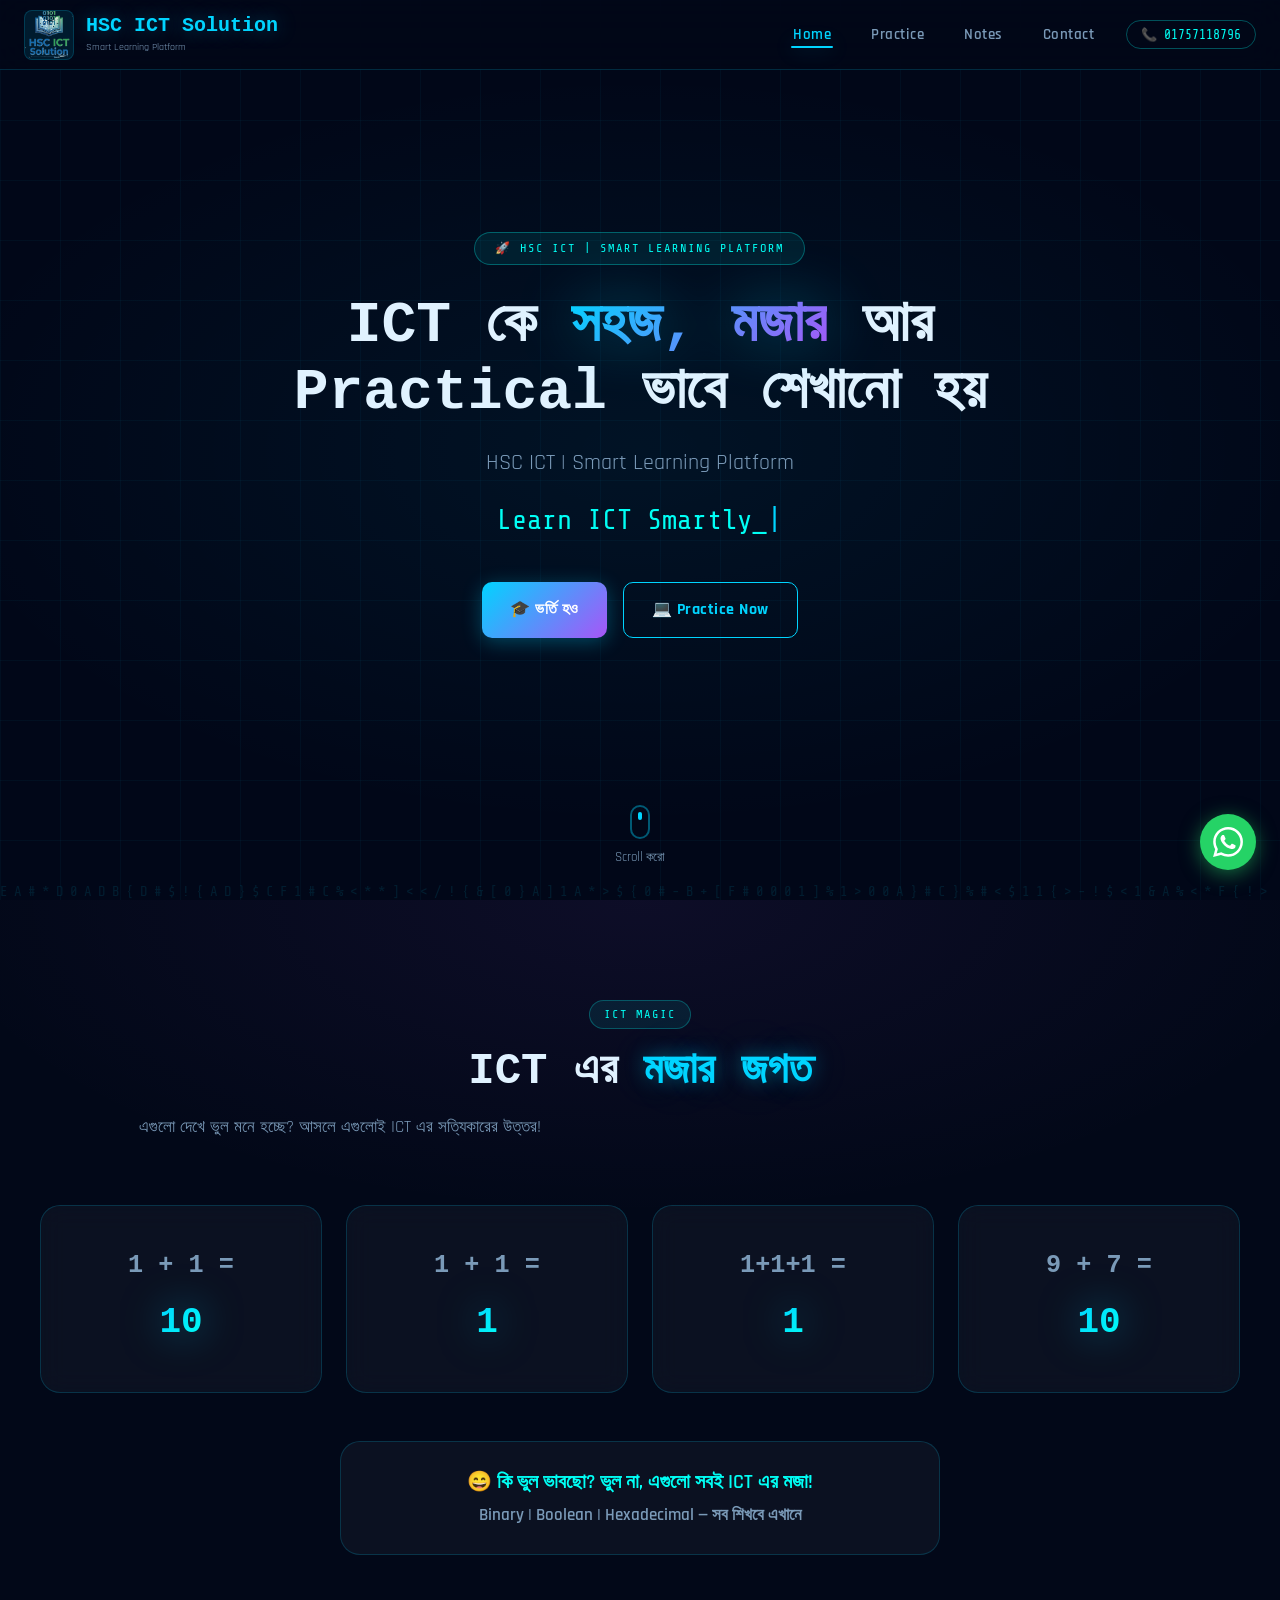
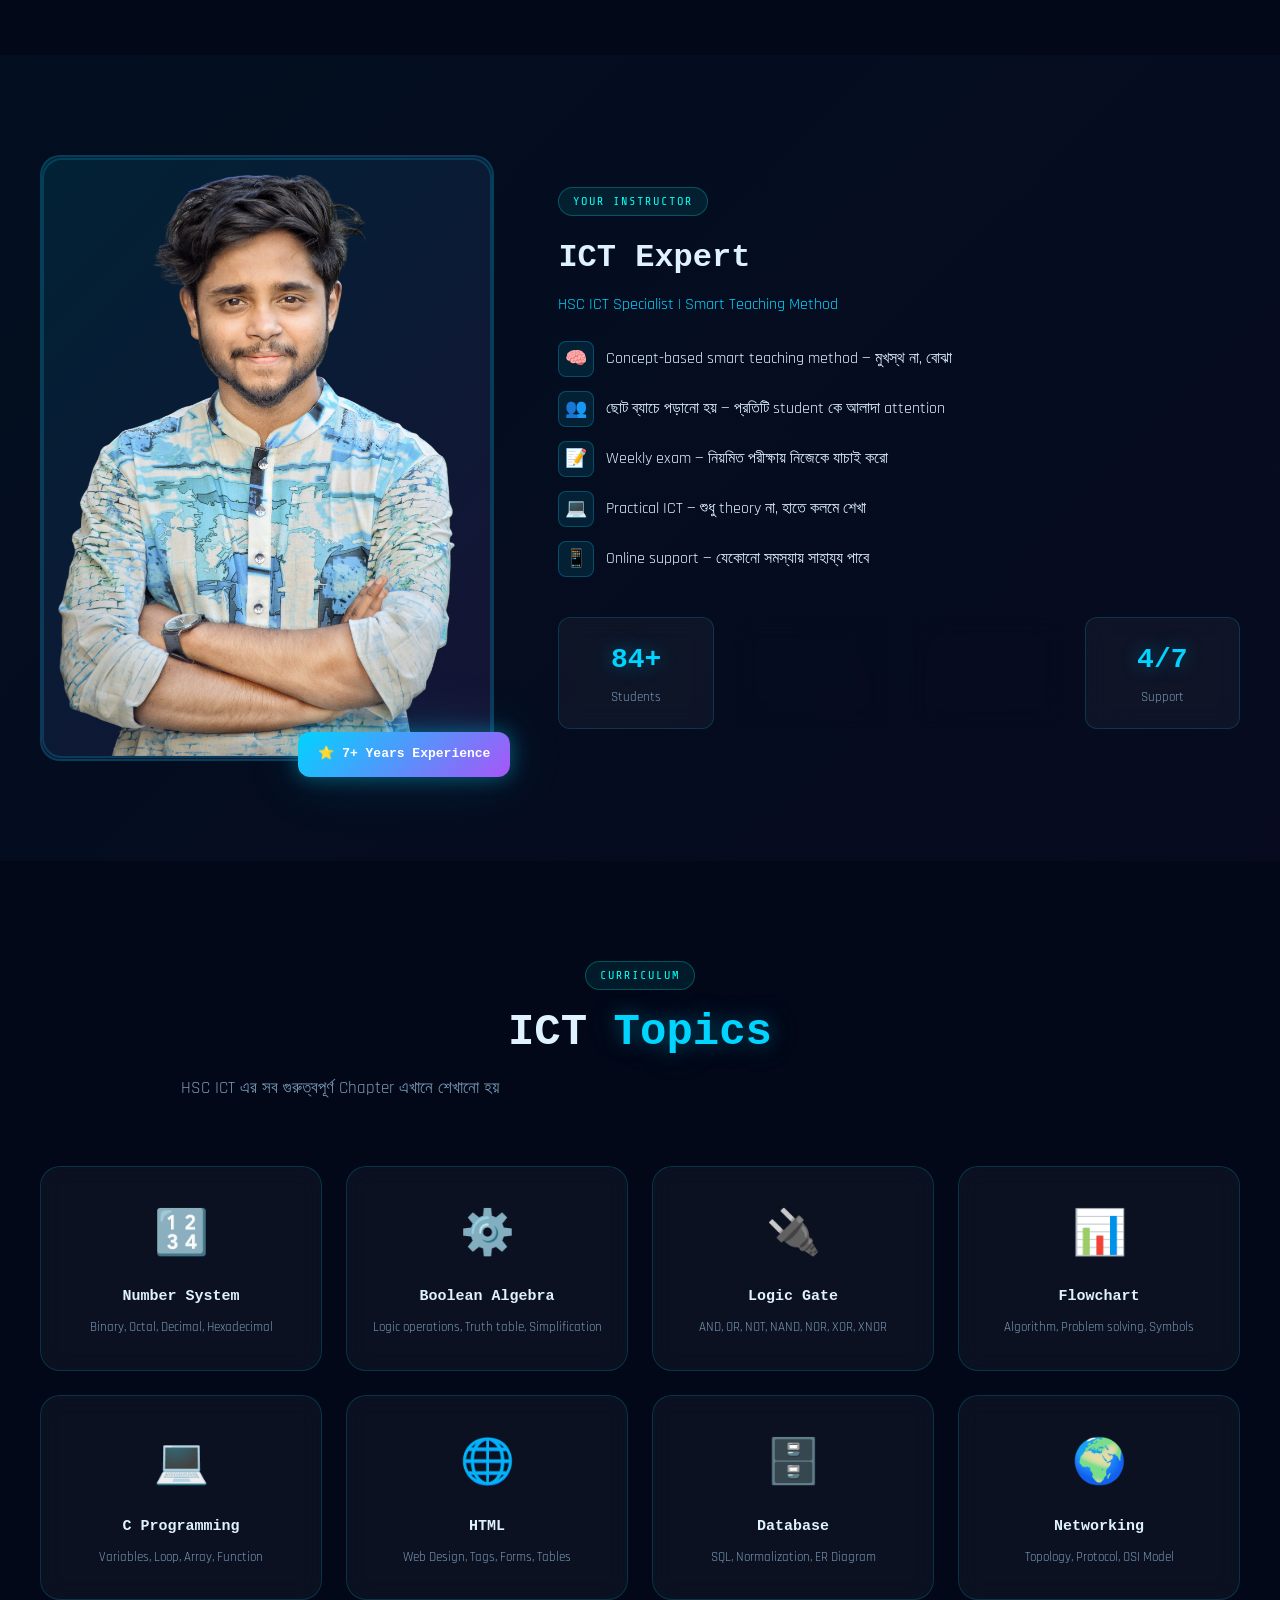
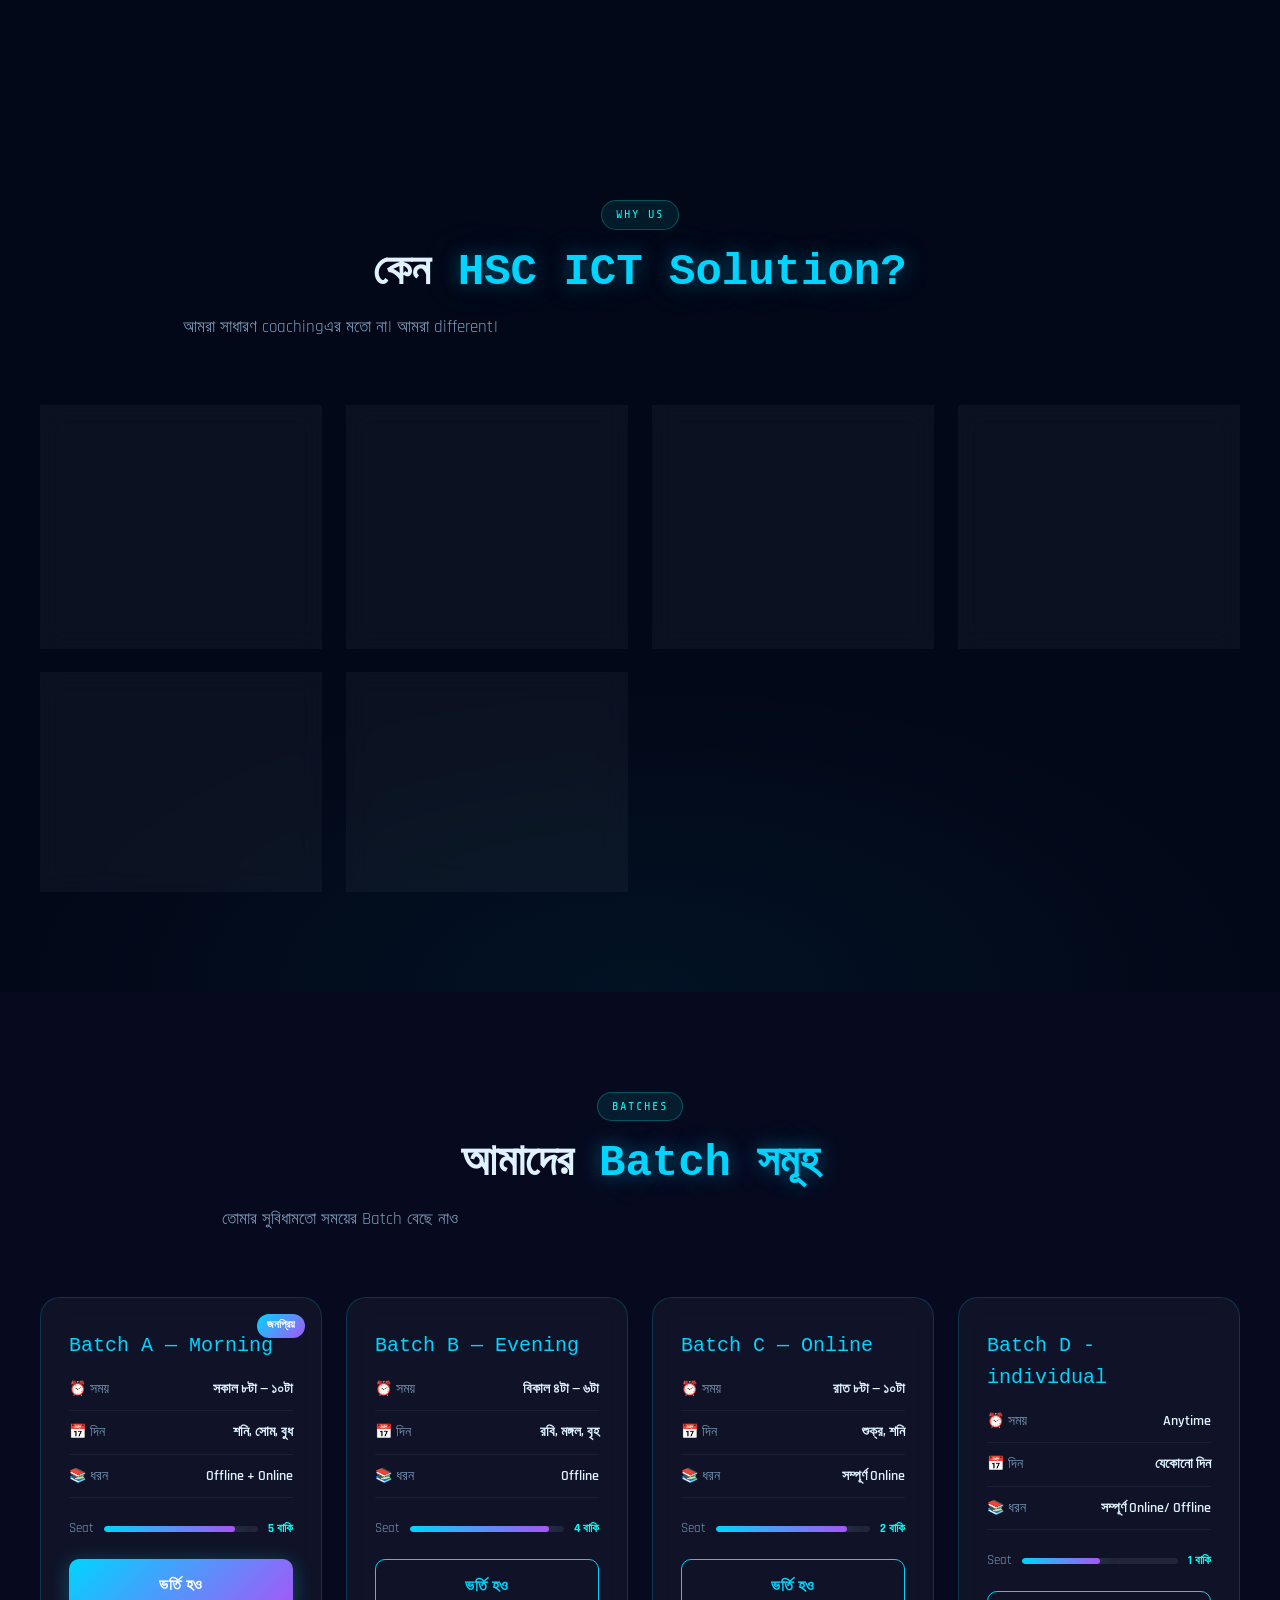
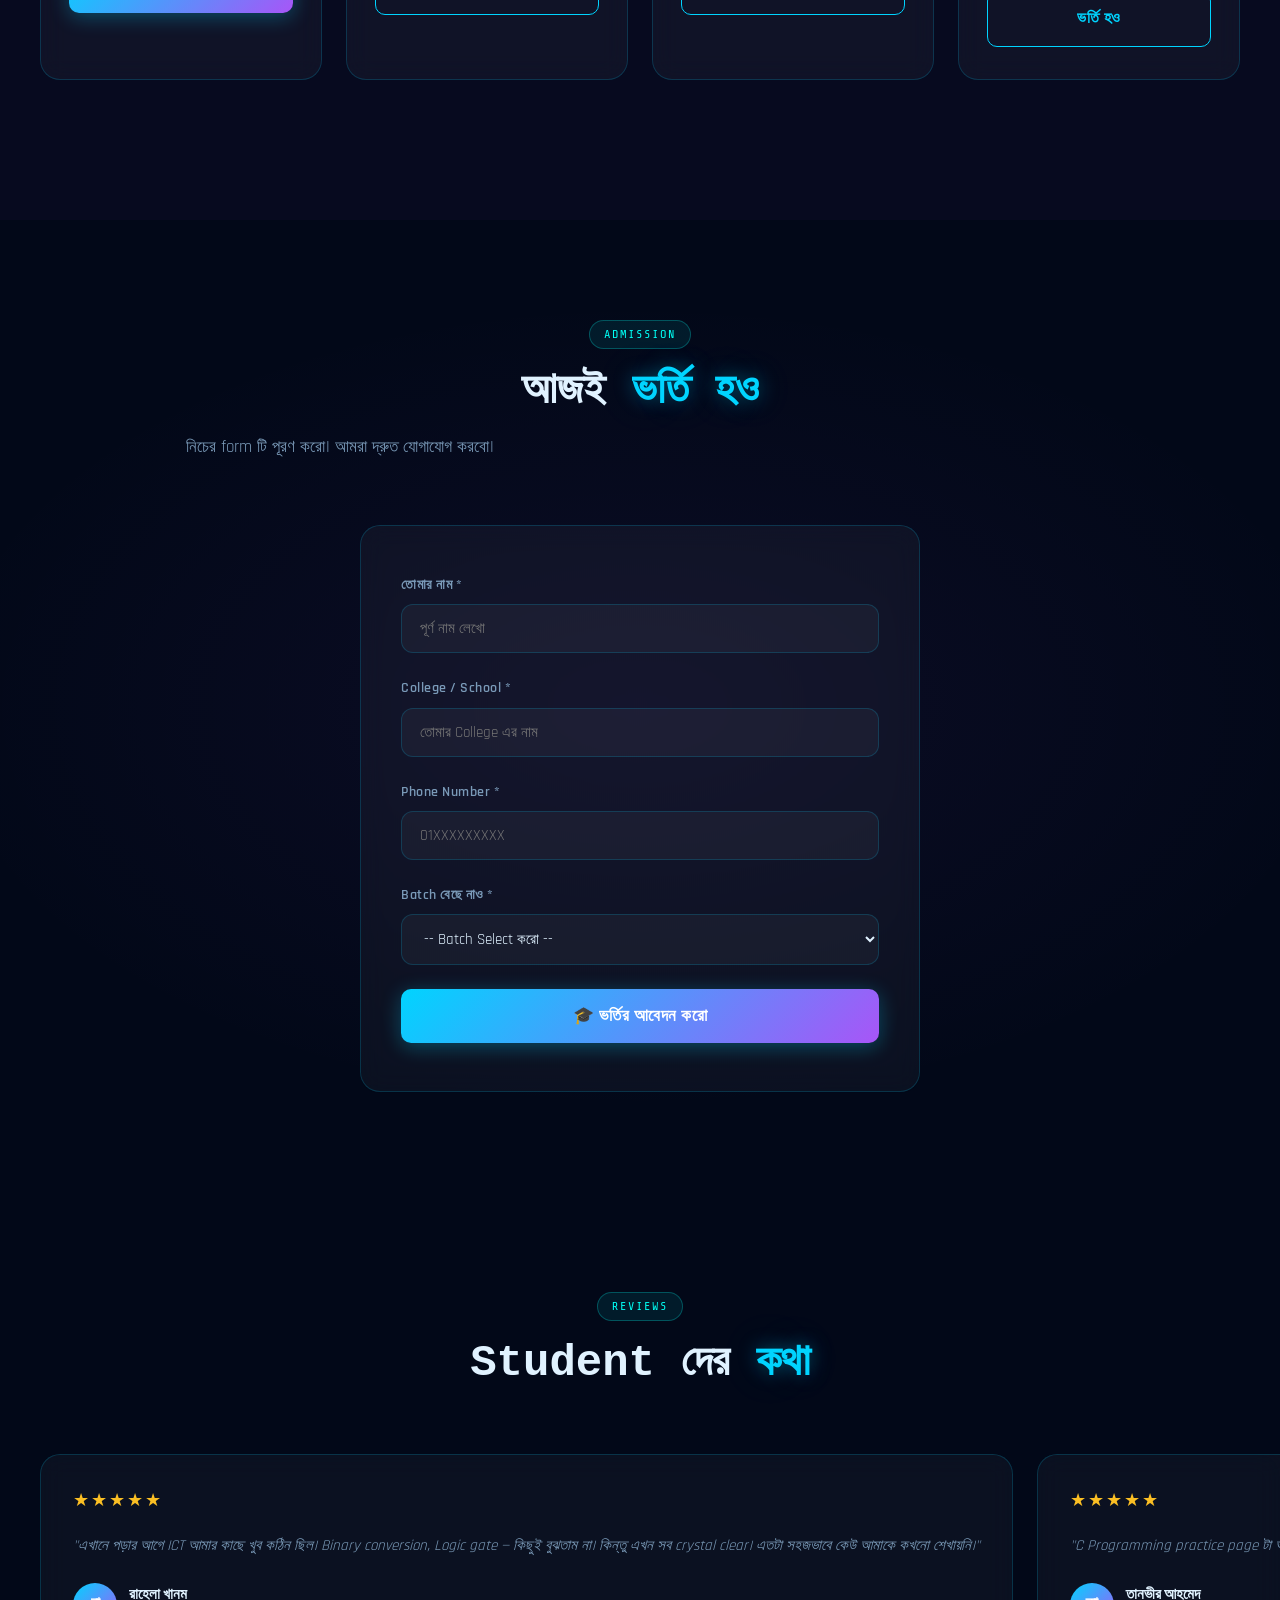
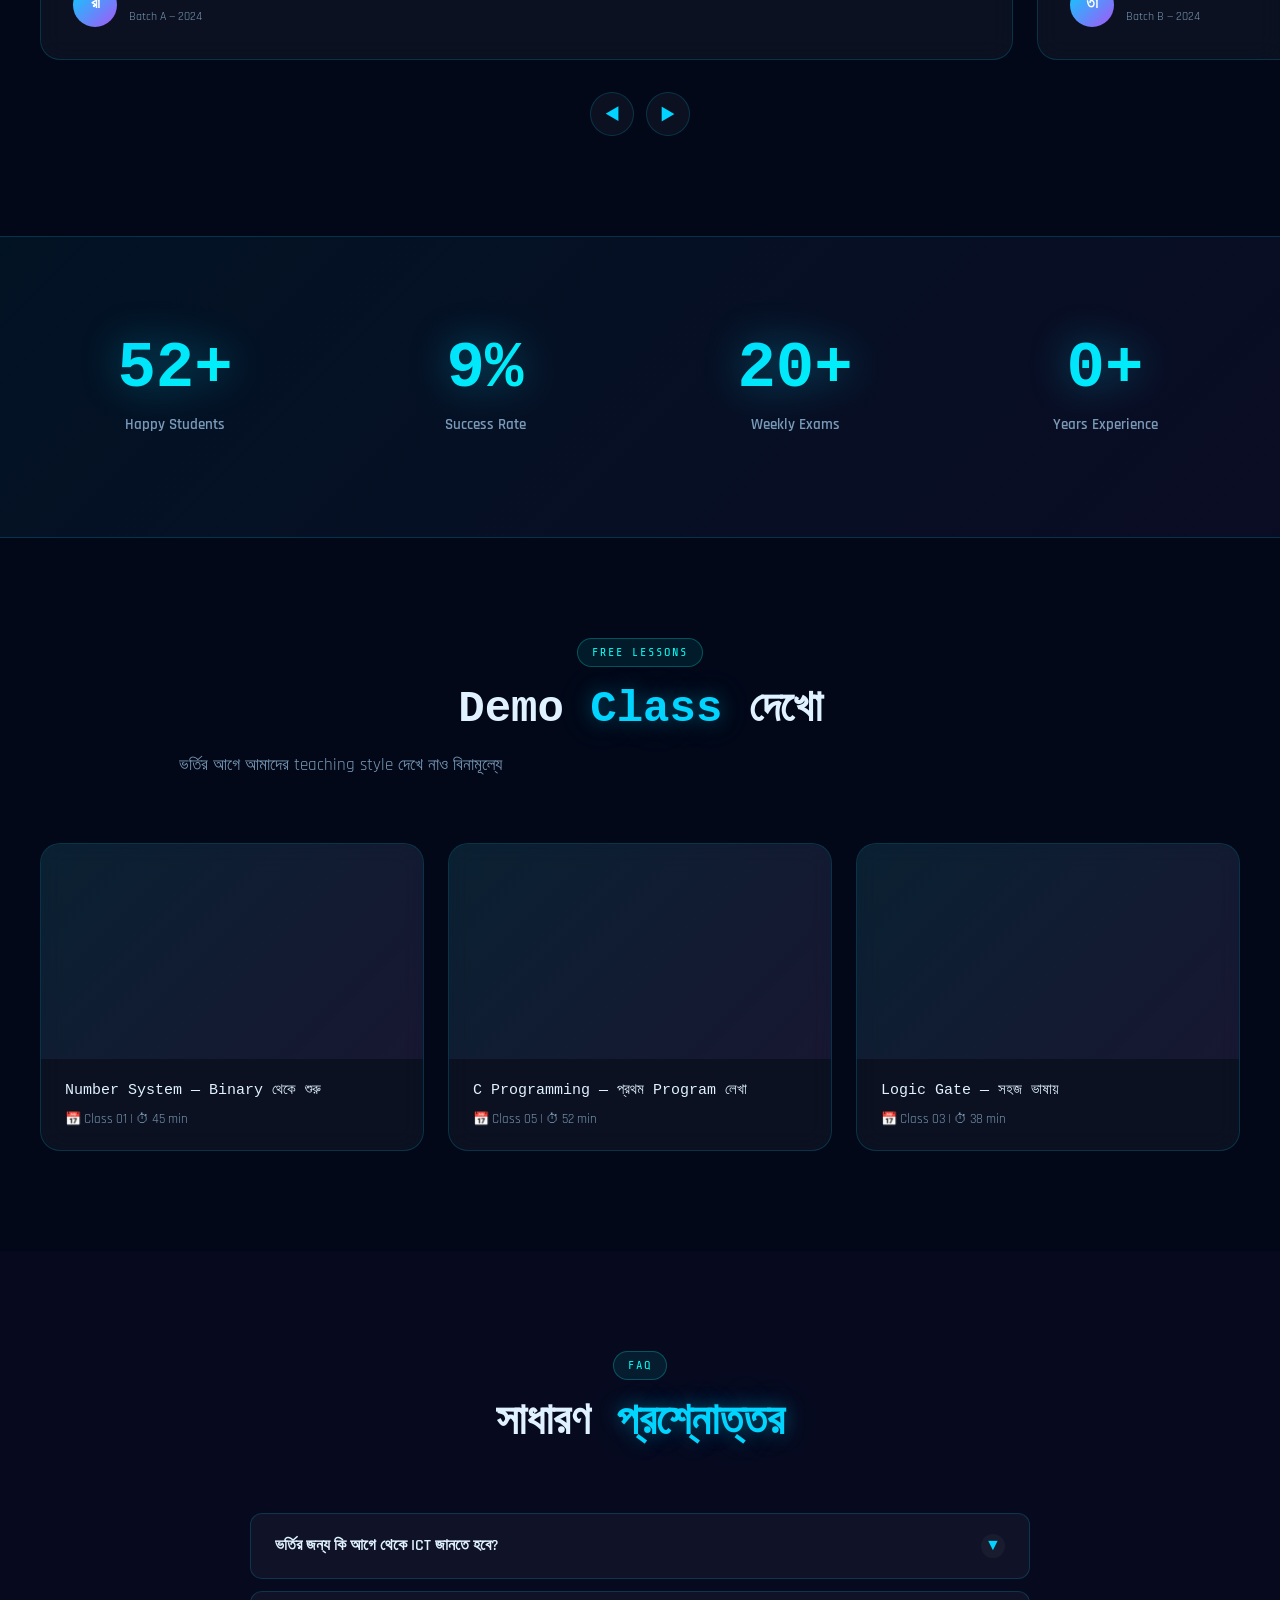
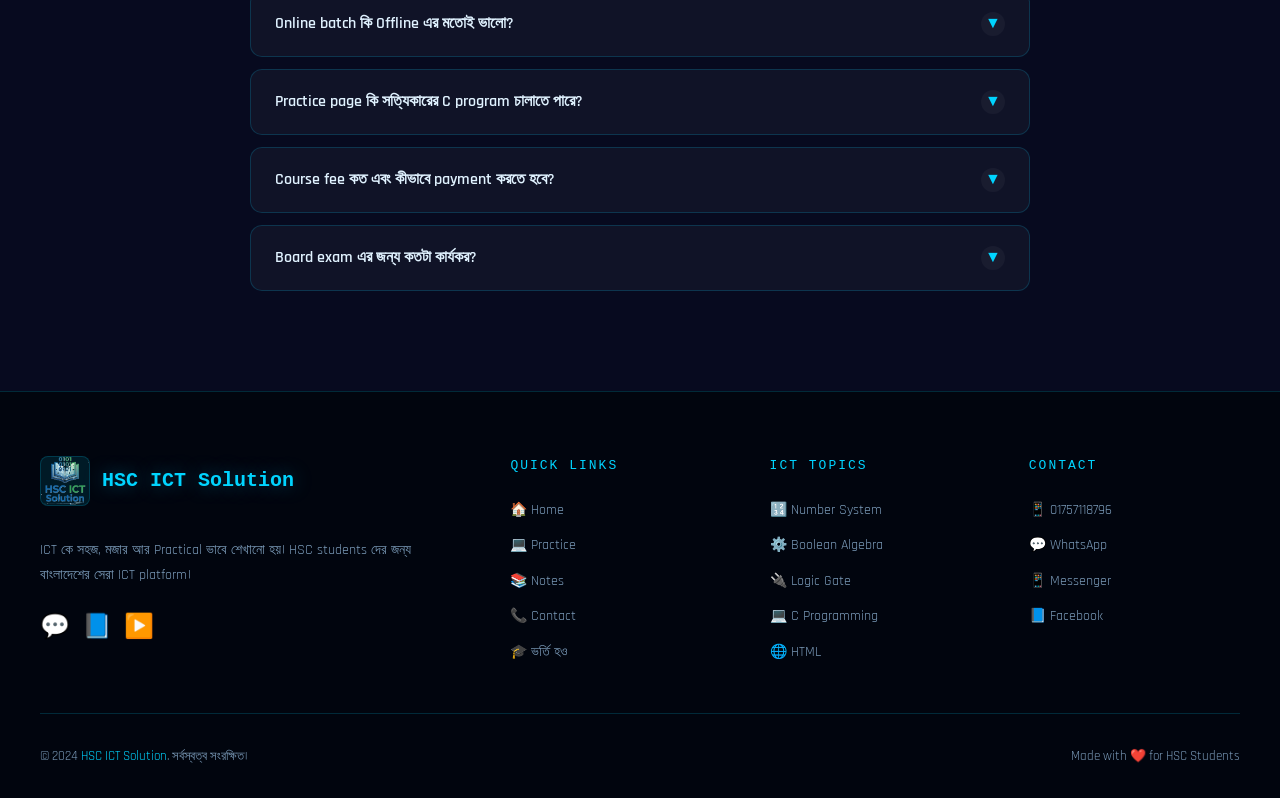
==== index.html @ f1d6775a "main file  upload" ====
<!DOCTYPE html>
<html lang="bn">
<head>
  <meta charset="UTF-8">
  <meta name="viewport" content="width=device-width, initial-scale=1.0">
  <title>HSC ICT Solution — Smart ICT Learning Platform</title>
  <meta name="description" content="HSC ICT শেখার সবচেয়ে আধুনিক platform। Number System, C Programming, Logic Gate সহ সব ICT topic সহজ ভাষায়।">
  <link rel="stylesheet" href="style.css">
  <link rel="stylesheet" href="practice.css">
</head>
<body>

<!-- ============================================================
     SCROLL PROGRESS BAR
     ============================================================ -->
<div id="scroll-progress"></div>

<!-- ============================================================
     LOADING SCREEN
     ============================================================ -->
<div id="loading-screen">
  <div class="loader-ring"></div>
  <div class="loader-text">HSC ICT SOLUTION</div>
</div>

<!-- ============================================================
     NAVBAR
     ============================================================ -->
<nav id="navbar">
  <!-- Logo -->
  <a href="index.html" class="nav-logo">
    <img src="logo.png" alt="HSC ICT Solution Logo">
    <div>
      <span class="nav-logo-text">HSC ICT Solution</span>
      <span class="nav-logo-sub">Smart Learning Platform</span>
    </div>
  </a>

  <!-- Desktop Nav Links -->
  <ul class="nav-links">
    <li><a href="index.html" class="active">Home</a></li>
    <li><a href="practice.html">Practice</a></li>
    <li><a href="notes.html">Notes</a></li>
    <li><a href="contact.html">Contact</a></li>
    <li><span class="nav-phone">📞 01757118796</span></li>
  </ul>

  <!-- Hamburger (Mobile) -->
  <div class="hamburger" id="hamburger" aria-label="Menu">
    <span></span><span></span><span></span>
  </div>
</nav>

<!-- Mobile Nav Drawer -->
<div class="mobile-nav" id="mobile-nav">
  <a href="index.html">🏠 Home</a>
  <a href="practice.html">💻 Practice</a>
  <a href="notes.html">📚 Notes</a>
  <a href="contact.html">📞 Contact</a>
  <a href="tel:01757118796" style="color:var(--neon-cyan)">📱 01757118796</a>
</div>

<!-- ============================================================
     FLOATING WHATSAPP BUTTON
     ============================================================ -->
<a href="https://wa.me/8801757118796" target="_blank" class="whatsapp-float" title="WhatsApp এ যোগাযোগ করো">
  <svg viewBox="0 0 24 24" xmlns="http://www.w3.org/2000/svg">
    <path d="M17.472 14.382c-.297-.149-1.758-.867-2.03-.967-.273-.099-.471-.148-.67.15-.197.297-.767.966-.94 1.164-.173.199-.347.223-.644.075-.297-.15-1.255-.463-2.39-1.475-.883-.788-1.48-1.761-1.653-2.059-.173-.297-.018-.458.13-.606.134-.133.298-.347.446-.52.149-.174.198-.298.298-.497.099-.198.05-.371-.025-.52-.075-.149-.669-1.612-.916-2.207-.242-.579-.487-.5-.669-.51-.173-.008-.371-.01-.57-.01-.198 0-.52.074-.792.372-.272.297-1.04 1.016-1.04 2.479 0 1.462 1.065 2.875 1.213 3.074.149.198 2.096 3.2 5.077 4.487.709.306 1.262.489 1.694.625.712.227 1.36.195 1.871.118.571-.085 1.758-.719 2.006-1.413.248-.694.248-1.289.173-1.413-.074-.124-.272-.198-.57-.347m-5.421 7.403h-.004a9.87 9.87 0 01-5.031-1.378l-.361-.214-3.741.982.998-3.648-.235-.374a9.86 9.86 0 01-1.51-5.26c.001-5.45 4.436-9.884 9.888-9.884 2.64 0 5.122 1.03 6.988 2.898a9.825 9.825 0 012.893 6.994c-.003 5.45-4.437 9.884-9.885 9.884m8.413-18.297A11.815 11.815 0 0012.05 0C5.495 0 .16 5.335.157 11.892c0 2.096.547 4.142 1.588 5.945L.057 24l6.305-1.654a11.882 11.882 0 005.683 1.448h.005c6.554 0 11.89-5.335 11.893-11.893a11.821 11.821 0 00-3.48-8.413z"/>
  </svg>
</a>

<!-- Back to Top -->
<button id="back-to-top" title="উপরে যাও">▲</button>

<!-- ============================================================
     HERO SECTION
     ============================================================ -->
<section id="hero">
  <!-- Matrix rain canvas -->
  <canvas id="matrix-canvas"></canvas>
  <!-- Animated overlay -->
  <div class="hero-overlay"></div>
  <!-- Circuit grid -->
  <div class="circuit-lines"></div>
  <!-- Floating particles -->
  <div class="particles-container"></div>

  <div class="hero-content">
    <div class="hero-badge">🚀 HSC ICT | SMART LEARNING PLATFORM</div>

    <h1 class="hero-headline">
      ICT কে <span class="highlight">সহজ, মজার</span> আর<br>
      Practical ভাবে শেখানো হয়
    </h1>

    <p class="hero-sub">HSC ICT | Smart Learning Platform</p>

    <div class="typing-container">
      <span id="typing-text"></span><span class="typing-cursor">|</span>
    </div>

    <div class="hero-buttons">
      <a href="#admission" class="btn btn-primary">
        🎓 ভর্তি হও
      </a>
      <a href="practice.html" class="btn btn-outline">
        💻 Practice Now
      </a>
    </div>
  </div>

  <div class="hero-scroll-hint">
    <div class="scroll-dot"></div>
    Scroll করো
  </div>
</section>

<!-- ============================================================
     ICT FUN SECTION
     ============================================================ -->
<section id="ict-fun">
  <div class="container">
    <div class="section-header reveal">
      <span class="section-tag">ICT MAGIC</span>
      <h2 class="section-title">ICT এর <span>মজার জগত</span></h2>
      <p class="section-subtitle">এগুলো দেখে ভুল মনে হচ্ছে? আসলে এগুলোই ICT এর সত্যিকারের উত্তর!</p>
    </div>

    <div class="fun-grid">
      <!-- Card 1: Binary addition -->
      <div class="glass-card fun-card reveal">
        <span class="math-expr">1 + 1 =</span>
        <span class="math-result">10</span>
      </div>
      <!-- Card 2: Boolean OR -->
      <div class="glass-card fun-card reveal">
        <span class="math-expr">1 + 1 =</span>
        <span class="math-result">1</span>
      </div>
      <!-- Card 3: Boolean AND -->
      <div class="glass-card fun-card reveal">
        <span class="math-expr">1+1+1 =</span>
        <span class="math-result">1</span>
      </div>
      <!-- Card 4: Octal addition -->
      <div class="glass-card fun-card reveal">
        <span class="math-expr">9 + 7 =</span>
        <span class="math-result">10</span>
      </div>
    </div>

    <div class="fun-caption reveal">
      😄 কি ভুল ভাবছো? ভুল না, এগুলো সবই ICT এর মজা!<br>
      <small style="color:var(--text-muted)">Binary | Boolean | Hexadecimal — সব শিখবে এখানে</small>
    </div>
  </div>
</section>

<!-- ============================================================
     INSTRUCTOR SECTION
     ============================================================ -->
<section id="instructor">
  <div class="container">
    <div class="instructor-grid">
      <!-- Image -->
      <div class="instructor-img-wrap reveal-left">
        <!-- Replace teacher.jpg with real photo -->
        <div class="instructor-img-placeholder"><img src="Asset 2.png" alt=""></div>
        <div class="instructor-badge">⭐ 7+ Years Experience</div>
      </div>

      <!-- Info -->
      <div class="reveal-right">
        <span class="section-tag">YOUR INSTRUCTOR</span>
        <h2 class="instructor-name">ICT Expert</h2>
        <p class="instructor-title">HSC ICT Specialist | Smart Teaching Method</p>

        <ul class="instructor-features">
          <li>
            <span class="icon">🧠</span>
            Concept-based smart teaching method — মুখস্থ না, বোঝা
          </li>
          <li>
            <span class="icon">👥</span>
            ছোট ব্যাচে পড়ানো হয় — প্রতিটি student কে আলাদা attention
          </li>
          <li>
            <span class="icon">📝</span>
            Weekly exam — নিয়মিত পরীক্ষায় নিজেকে যাচাই করো
          </li>
          <li>
            <span class="icon">💻</span>
            Practical ICT — শুধু theory না, হাতে কলমে শেখা
          </li>
          <li>
            <span class="icon">📱</span>
            Online support — যেকোনো সমস্যায় সাহায্য পাবে
          </li>
        </ul>

        <!-- Stats row -->
        <div class="stats-row">
          <div class="stat-item glass-card">
            <span class="stat-num" data-target="500" data-suffix="+">0</span>
            <div class="stat-label">Students</div>
          </div>
          <div class="stat-item glass-card">
            <span class="stat-num" data-target="7" data-suffix="+">0</span>
            <div class="stat-label">Years Exp.</div>
          </div>
          <div class="stat-item glass-card">
            <span class="stat-num" data-target="50" data-suffix="+">0</span>
            <div class="stat-label">Smart Notes</div>
          </div>
          <div class="stat-item glass-card">
            <span class="stat-num" data-target="24" data-suffix="/7">0</span>
            <div class="stat-label">Support</div>
          </div>
        </div>
      </div>
    </div>
  </div>
</section>

<!-- ============================================================
     ICT TOPICS SECTION
     ============================================================ -->
<section id="topics">
  <div class="container">
    <div class="section-header reveal">
      <span class="section-tag">CURRICULUM</span>
      <h2 class="section-title">ICT <span>Topics</span></h2>
      <p class="section-subtitle">HSC ICT এর সব গুরুত্বপূর্ণ Chapter এখানে শেখানো হয়</p>
    </div>

    <div class="topics-grid">
      <div class="glass-card topic-card reveal">
        <span class="topic-icon">🔢</span>
        <div class="topic-name">Number System</div>
        <div class="topic-desc">Binary, Octal, Decimal, Hexadecimal</div>
      </div>
      <div class="glass-card topic-card reveal">
        <span class="topic-icon">⚙️</span>
        <div class="topic-name">Boolean Algebra</div>
        <div class="topic-desc">Logic operations, Truth table, Simplification</div>
      </div>
      <div class="glass-card topic-card reveal">
        <span class="topic-icon">🔌</span>
        <div class="topic-name">Logic Gate</div>
        <div class="topic-desc">AND, OR, NOT, NAND, NOR, XOR, XNOR</div>
      </div>
      <div class="glass-card topic-card reveal">
        <span class="topic-icon">📊</span>
        <div class="topic-name">Flowchart</div>
        <div class="topic-desc">Algorithm, Problem solving, Symbols</div>
      </div>
      <div class="glass-card topic-card reveal">
        <span class="topic-icon">💻</span>
        <div class="topic-name">C Programming</div>
        <div class="topic-desc">Variables, Loop, Array, Function</div>
      </div>
      <div class="glass-card topic-card reveal">
        <span class="topic-icon">🌐</span>
        <div class="topic-name">HTML</div>
        <div class="topic-desc">Web Design, Tags, Forms, Tables</div>
      </div>
      <div class="glass-card topic-card reveal">
        <span class="topic-icon">🗄️</span>
        <div class="topic-name">Database</div>
        <div class="topic-desc">SQL, Normalization, ER Diagram</div>
      </div>
      <div class="glass-card topic-card reveal">
        <span class="topic-icon">🌍</span>
        <div class="topic-name">Networking</div>
        <div class="topic-desc">Topology, Protocol, OSI Model</div>
      </div>
    </div>
  </div>
</section>

<!-- ============================================================
     WHY CHOOSE US
     ============================================================ -->
<section id="why-us">
  <div class="container">
    <div class="section-header reveal">
      <span class="section-tag">WHY US</span>
      <h2 class="section-title">কেন <span>HSC ICT Solution?</span></h2>
      <p class="section-subtitle">আমরা সাধারণ coachingএর মতো না। আমরা different।</p>
    </div>

    <div class="features-grid">
      <div class="glass-card feature-card reveal">
        <div class="feature-icon-wrap">📝</div>
        <div class="feature-title">CQ + MCQ Practice</div>
        <div class="feature-desc">প্রতিটি Chapter এর CQ এবং MCQ আলাদাভাবে practice করানো হয়। Board exam এর মতো question pattern।</div>
      </div>
      <div class="glass-card feature-card reveal">
        <div class="feature-icon-wrap">📅</div>
        <div class="feature-title">Weekly Exams</div>
        <div class="feature-desc">প্রতি সপ্তাহে exam হয়। নিজের অগ্রগতি নিজেই বুঝতে পারবে। Leaderboard এও নিজের নাম দেখবে।</div>
      </div>
      <div class="glass-card feature-card reveal">
        <div class="feature-icon-wrap">📄</div>
        <div class="feature-title">PDF Notes</div>
        <div class="feature-desc">সুন্দর, সহজ ভাষায় লেখা PDF notes। যেকোনো সময় download করে পড়তে পারবে।</div>
      </div>
      <div class="glass-card feature-card reveal">
        <div class="feature-icon-wrap">⌨️</div>
        <div class="feature-title">Practical Coding</div>
        <div class="feature-desc">C Programming এবং HTML শুধু কাগজে না, হাতে কলমে লিখে শেখা। Online editor এ সরাসরি practice।</div>
      </div>
      <div class="glass-card feature-card reveal">
        <div class="feature-icon-wrap">🧠</div>
        <div class="feature-title">Concept Based Learning</div>
        <div class="feature-desc">মুখস্থ না, বোঝাপড়া। কেন এটা হয়, কীভাবে কাজ করে — সেটা শেখানো হয়।</div>
      </div>
      <div class="glass-card feature-card reveal">
        <div class="feature-icon-wrap">💬</div>
        <div class="feature-title">Online Support</div>
        <div class="feature-desc">WhatsApp এবং Messenger এ যেকোনো সমস্যার সমাধান পাবে। কেউ একা থাকবে না।</div>
      </div>
    </div>
  </div>
</section>

<!-- ============================================================
     BATCH SECTION
     ============================================================ -->
<section id="batch">
  <div class="container">
    <div class="section-header reveal">
      <span class="section-tag">BATCHES</span>
      <h2 class="section-title">আমাদের <span>Batch সমূহ</span></h2>
      <p class="section-subtitle">তোমার সুবিধামতো সময়ের Batch বেছে নাও</p>
    </div>

    <div class="batch-grid">
      <!-- Batch 1 -->
      <div class="glass-card batch-card reveal popular">
        <div class="batch-name">Batch A — Morning</div>
        <div class="batch-info">
          <div class="batch-info-row">
            <span class="batch-info-label">⏰ সময়</span>
            <span class="batch-info-val">সকাল ৮টা — ১০টা</span>
          </div>
          <div class="batch-info-row">
            <span class="batch-info-label">📅 দিন</span>
            <span class="batch-info-val">শনি, সোম, বুধ</span>
          </div>
          <div class="batch-info-row">
            <span class="batch-info-label">📚 ধরন</span>
            <span class="batch-info-val">Offline + Online</span>
          </div>
        </div>
        <div class="seat-counter">
          <span class="progress-label">Seat</span>
          <div class="seat-bar"><div class="seat-fill" data-pct="85"></div></div>
          <span class="seat-text">5 বাকি</span>
        </div>
        <a href="#admission" class="btn btn-primary" style="margin-top:20px;width:100%;justify-content:center">ভর্তি হও</a>
      </div>

      <!-- Batch 2 -->
      <div class="glass-card batch-card reveal">
        <div class="batch-name">Batch B — Evening</div>
        <div class="batch-info">
          <div class="batch-info-row">
            <span class="batch-info-label">⏰ সময়</span>
            <span class="batch-info-val">বিকাল ৪টা — ৬টা</span>
          </div>
          <div class="batch-info-row">
            <span class="batch-info-label">📅 দিন</span>
            <span class="batch-info-val">রবি, মঙ্গল, বৃহ</span>
          </div>
          <div class="batch-info-row">
            <span class="batch-info-label">📚 ধরন</span>
            <span class="batch-info-val">Offline</span>
          </div>
        </div>
        <div class="seat-counter">
          <span class="progress-label">Seat</span>
          <div class="seat-bar"><div class="seat-fill" data-pct="90"></div></div>
          <span class="seat-text">4 বাকি</span>
        </div>
        <a href="#admission" class="btn btn-outline" style="margin-top:20px;width:100%;justify-content:center">ভর্তি হও</a>
      </div>
       <!-- Batch 3 -->
    <div class="glass-card batch-card reveal">
      <div class="batch-name">Batch C — Online</div>
      <div class="batch-info">
        <div class="batch-info-row">
          <span class="batch-info-label">⏰ সময়</span>
          <span class="batch-info-val">রাত ৮টা — ১০টা</span>
        </div>
        <div class="batch-info-row">
          <span class="batch-info-label">📅 দিন</span>
          <span class="batch-info-val">শুক্র, শনি</span>
        </div>
        <div class="batch-info-row">
          <span class="batch-info-label">📚 ধরন</span>
          <span class="batch-info-val">সম্পূর্ণ Online</span>
        </div>
      </div>
      <div class="seat-counter">
        <span class="progress-label">Seat</span>
        <div class="seat-bar"><div class="seat-fill" data-pct="85"></div></div>
        <span class="seat-text">2 বাকি</span>
      </div>
      <a href="#admission" class="btn btn-outline" style="margin-top:20px;width:100%;justify-content:center">ভর্তি হও</a>
    </div>
    <!-- individual -->
    <div class="glass-card batch-card reveal">
      <div class="batch-name">Batch D - individual </div>
      <div class="batch-info">
        <div class="batch-info-row">
          <span class="batch-info-label">⏰ সময়</span>
          <span class="batch-info-val">Anytime</span>
        </div>
        <div class="batch-info-row">
          <span class="batch-info-label">📅 দিন</span>
          <span class="batch-info-val">যেকোনো দিন</span>
        </div>
        <div class="batch-info-row">
          <span class="batch-info-label">📚 ধরন</span>
          <span class="batch-info-val">সম্পূর্ণ Online/ Offline </span>
        </div>
      </div>
      <div class="seat-counter">
        <span class="progress-label">Seat</span>
        <div class="seat-bar"><div class="seat-fill" data-pct="50"></div></div>
        <span class="seat-text">1 বাকি</span>
      </div>
      <a href="#admission" class="btn btn-outline" style="margin-top:20px;width:100%;justify-content:center">ভর্তি হও</a>
    </div>
    </div>
   
  </div>
</section>

<!-- ============================================================
     ADMISSION FORM
     ============================================================ -->
<section id="admission">
  <div class="container">
    <div class="section-header reveal">
      <span class="section-tag">ADMISSION</span>
      <h2 class="section-title">আজই <span>ভর্তি হও</span></h2>
      <p class="section-subtitle">নিচের form টি পূরণ করো। আমরা দ্রুত যোগাযোগ করবো।</p>
    </div>

    <div class="glass-card form-wrapper reveal">
      <!-- Admission Form -->
      <form id="admission-form">
        <div class="form-group">
          <label for="f-name">তোমার নাম *</label>
          <input type="text" id="f-name" name="name" placeholder="পূর্ণ নাম লেখো" required>
          <div class="form-error" id="err-name">নাম অবশ্যই দিতে হবে (কমপক্ষে ২ অক্ষর)</div>
        </div>

        <div class="form-group">
          <label for="f-college">College / School *</label>
          <input type="text" name="college" id="f-college" placeholder="তোমার College এর নাম">
          <div class="form-error" id="err-college">College এর নাম দাও</div>
        </div>

        <div class="form-group">
          <label for="f-phone">Phone Number *</label>
          <input type="tel" name="phone" id="f-phone" placeholder="01XXXXXXXXX">
          <div class="form-error" id="err-phone">সঠিক বাংলাদেশি নম্বর দাও (11 digits)</div>
        </div>

        <div class="form-group">
          <label for="f-batch">Batch বেছে নাও *</label>
          <select id="f-batch" name="batch" required>
            <option value="">-- Batch Select করো --</option>
            <option value="morning">Batch A — Morning </option>
            <option value="evening">Batch B — Evening </option>
            <option value="online">Batch C — Online </option>
            <option value="Individual">Batch D — individual </option>
          </select>
          <div class="form-error" id="err-batch">Batch select করো</div>
        </div>

        <button type="submit" class="btn btn-primary" style="width:100%;justify-content:center;font-size:17px;padding:16px">
          🎓 ভর্তির আবেদন করো
        </button>
      </form>

      <!-- Success message -->
      <div class="form-success" id="form-success">
        <div style="font-size:48px;margin-bottom:16px">🎉</div>
        <h3>আবেদন সফল হয়েছে!</h3>
        <p style="color:var(--text-muted);margin-top:8px">আমরা শীঘ্রই তোমার সাথে যোগাযোগ করবো। WhatsApp: 01757118796</p>
      </div>
    </div>
  </div>
</section>

<!-- ============================================================
     TESTIMONIALS
     ============================================================ -->
<section id="testimonials">
  <div class="container">
    <div class="section-header reveal">
      <span class="section-tag">REVIEWS</span>
      <h2 class="section-title">Student দের <span>কথা</span></h2>
    </div>

    <div class="testimonials-slider reveal">
      <div class="testimonials-track">

        <div class="glass-card testimonial-card">
          <div class="testimonial-stars">★★★★★</div>
          <p class="testimonial-text">"এখানে পড়ার আগে ICT আমার কাছে খুব কঠিন ছিল। Binary conversion, Logic gate — কিছুই বুঝতাম না। কিন্তু এখন সব crystal clear। এতটা সহজভাবে কেউ আমাকে কখনো শেখায়নি।"</p>
          <div class="testimonial-author">
            <div class="testimonial-avatar">রা</div>
            <div>
              <div class="testimonial-name">রাহেলা খানম</div>
              <div class="testimonial-batch">Batch A — 2024</div>
            </div>
          </div>
        </div>

        <div class="glass-card testimonial-card">
          <div class="testimonial-stars">★★★★★</div>
          <p class="testimonial-text">"C Programming practice page টা অসাধারণ! নিজেই code লিখে output দেখতে পারি। Board exam এ এই topic থেকে সব প্রশ্ন কমন পড়েছিল। A+ পেয়েছি, thanks HSC ICT Solution!"</p>
          <div class="testimonial-author">
            <div class="testimonial-avatar">তা</div>
            <div>
              <div class="testimonial-name">তানভীর আহমেদ</div>
              <div class="testimonial-batch">Batch B — 2024</div>
            </div>
          </div>
        </div>

        <div class="glass-card testimonial-card">
          <div class="testimonial-stars">★★★★★</div>
          <p class="testimonial-text">"PDF notes গুলো এত সুন্দর যে পড়তে ইচ্ছে করে। Weekly exam এর কারণে নিজেকে সবসময় prepared রাখতে হয়। এটা আমাকে discipline করেছে। ICT তে আমার number সব subject থেকে বেশি।"</p>
          <div class="testimonial-author">
            <div class="testimonial-avatar">সা</div>
            <div>
              <div class="testimonial-name">সাদিয়া ইসলাম</div>
              <div class="testimonial-batch">Batch C — Online</div>
            </div>
          </div>
        </div>

        <div class="glass-card testimonial-card">
          <div class="testimonial-stars">★★★★★</div>
          <p class="testimonial-text">"আমি গ্রামে থাকি, তাই Online batch নিয়েছিলাম। মনে হচ্ছিল না যে offline থেকে কম পাচ্ছি। WhatsApp এ যেকোনো প্রশ্ন করলে সঙ্গে সঙ্গে উত্তর পাই। Highly recommended!"</p>
          <div class="testimonial-author">
            <div class="testimonial-avatar">মো</div>
            <div>
              <div class="testimonial-name">মো. রিফাত হোসেন</div>
              <div class="testimonial-batch">Batch C — 2023</div>
            </div>
          </div>
        </div>

      </div>

      <div class="slider-controls">
        <button class="slider-btn" id="prev-slide">◀</button>
        <button class="slider-btn" id="next-slide">▶</button>
      </div>
    </div>
  </div>
</section>

<!-- ============================================================
     COUNTER SECTION
     ============================================================ -->
<section id="counters">
  <div class="container">
    <div class="counters-grid">
      <div class="counter-item reveal">
        <span class="counter-num" data-target="500" data-suffix="+">0</span>
        <div class="counter-label">Happy Students</div>
      </div>
      <div class="counter-item reveal">
        <span class="counter-num" data-target="95" data-suffix="%">0</span>
        <div class="counter-label">Success Rate</div>
      </div>
      <div class="counter-item reveal">
        <span class="counter-num" data-target="200" data-suffix="+">0</span>
        <div class="counter-label">Weekly Exams</div>
      </div>
      <div class="counter-item reveal">
        <span class="counter-num" data-target="7" data-suffix="+">0</span>
        <div class="counter-label">Years Experience</div>
      </div>
    </div>
  </div>
</section>

<!-- ============================================================
     DEMO VIDEO SECTION
     ============================================================ -->
<section id="demo-videos">
  <div class="container">
    <div class="section-header reveal">
      <span class="section-tag">FREE LESSONS</span>
      <h2 class="section-title">Demo <span>Class</span> দেখো</h2>
      <p class="section-subtitle">ভর্তির আগে আমাদের teaching style দেখে নাও বিনামূল্যে</p>
    </div>

    <div class="videos-grid">
      <!-- Video 1: Replace VIDEO_ID_1 with real YouTube video ID -->
      <div class="glass-card video-card reveal">
        <div class="video-thumb">
          <iframe src="https://www.youtube.com/embed/dQw4w9WgXcQ" 
                  title="Number System Demo"
                  allow="accelerometer; autoplay; clipboard-write; encrypted-media; gyroscope; picture-in-picture"
                  allowfullscreen
                  loading="lazy"></iframe>
        </div>
        <div class="video-info">
          <div class="video-title">Number System — Binary থেকে শুরু</div>
          <div class="video-meta">📅 Class 01 | ⏱ 45 min</div>
        </div>
      </div>

      <!-- Video 2 -->
      <div class="glass-card video-card reveal">
        <div class="video-thumb">
          <iframe src="https://www.youtube.com/embed/dQw4w9WgXcQ"
                  title="C Programming Demo"
                  allow="accelerometer; autoplay; clipboard-write; encrypted-media; gyroscope; picture-in-picture"
                  allowfullscreen
                  loading="lazy"></iframe>
        </div>
        <div class="video-info">
          <div class="video-title">C Programming — প্রথম Program লেখা</div>
          <div class="video-meta">📅 Class 05 | ⏱ 52 min</div>
        </div>
      </div>

      <!-- Video 3 -->
      <div class="glass-card video-card reveal">
        <div class="video-thumb">
          <iframe src="https://www.youtube.com/embed/dQw4w9WgXcQ"
                  title="Logic Gate Demo"
                  allow="accelerometer; autoplay; clipboard-write; encrypted-media; gyroscope; picture-in-picture"
                  allowfullscreen
                  loading="lazy"></iframe>
        </div>
        <div class="video-info">
          <div class="video-title">Logic Gate — সহজ ভাষায়</div>
          <div class="video-meta">📅 Class 03 | ⏱ 38 min</div>
        </div>
      </div>
    </div>
  </div>
</section>

<!-- ============================================================
     FAQ SECTION
     ============================================================ -->
<section id="faq">
  <div class="container">
    <div class="section-header reveal">
      <span class="section-tag">FAQ</span>
      <h2 class="section-title">সাধারণ <span>প্রশ্নোত্তর</span></h2>
    </div>

    <div class="faq-list">
      <div class="faq-item reveal">
        <button class="faq-question">
          ভর্তির জন্য কি আগে থেকে ICT জানতে হবে?
          <span class="faq-arrow">▼</span>
        </button>
        <div class="faq-answer">
          না! একদম Beginner থেকে শুরু করা যায়। আমরা এমনভাবে পড়াই যাতে যে ICT এর কিছুই জানে না, সেও সহজে বুঝতে পারে। শুধু শেখার ইচ্ছে থাকলেই হবে।
        </div>
      </div>

      <div class="faq-item reveal">
        <button class="faq-question">
          Online batch কি Offline এর মতোই ভালো?
          <span class="faq-arrow">▼</span>
        </button>
        <div class="faq-answer">
          হ্যাঁ! Online batch এ live class হয়, সরাসরি প্রশ্ন করা যায়, class recording পাওয়া যায়, এবং WhatsApp এ সার্বক্ষণিক support পাওয়া যায়। গ্রামে বা দূরে থাকলেও সমান সুবিধা পাবে।
        </div>
      </div>

      <div class="faq-item reveal">
        <button class="faq-question">
          Practice page কি সত্যিকারের C program চালাতে পারে?
          <span class="faq-arrow">▼</span>
        </button>
        <div class="faq-answer">
          আমাদের Practice page এ একটি smart simulator আছে যা সাধারণ C programs এর output দেখাতে পারে। এটা board exam এর জন্য যথেষ্ট practice করার সুযোগ দেয়। Complex program এর জন্য আলাদা compiler ব্যবহার করা হয়।
        </div>
      </div>

      <div class="faq-item reveal">
        <button class="faq-question">
          Course fee কত এবং কীভাবে payment করতে হবে?
          <span class="faq-arrow">▼</span>
        </button>
        <div class="faq-answer">
          Fee সম্পর্কে জানতে সরাসরি WhatsApp করো: 01757118796। আমরা bKash, Nagad এবং সরাসরি cash payment গ্রহণ করি। Batch ভেদে fee আলাদা হতে পারে।
        </div>
      </div>

      <div class="faq-item reveal">
        <button class="faq-question">
          Board exam এর জন্য কতটা কার্যকর?
          <span class="faq-arrow">▼</span>
        </button>
        <div class="faq-answer">
          আমাদের 95% student ICT তে A এবং A+ পেয়েছে। আমরা board এর question pattern ধরে পড়াই, CQ এবং MCQ আলাদাভাবে practice করাই, এবং mock test নিই। Board exam এর জন্য সম্পূর্ণ প্রস্তুত করা আমাদের লক্ষ্য।
        </div>
      </div>
    </div>
  </div>
</section>

<!-- ============================================================
     FOOTER
     ============================================================ -->
<footer>
  <div class="container">
    <div class="footer-grid">
      <!-- Brand -->
      <div class="footer-brand">
        <a href="index.html" class="nav-logo" style="display:inline-flex;margin-bottom:16px">
          <img src="logo.png" alt="HSC ICT Solution Logo">
          <span class="nav-logo-text">HSC ICT Solution</span>
        </a>
        <p>ICT কে সহজ, মজার আর Practical ভাবে শেখানো হয়। HSC students দের জন্য বাংলাদেশের সেরা ICT platform।</p>
        <div style="margin-top:20px;display:flex;gap:12px">
          <a href="https://wa.me/8801757118796" target="_blank" style="text-decoration:none;font-size:24px" title="WhatsApp">💬</a>
          <a href="https://facebook.com" target="_blank" style="text-decoration:none;font-size:24px" title="Facebook">📘</a>
          <a href="https://youtube.com" target="_blank" style="text-decoration:none;font-size:24px" title="YouTube">▶️</a>
        </div>
      </div>

      <!-- Quick Links -->
      <div>
        <div class="footer-heading">QUICK LINKS</div>
        <ul class="footer-links">
          <li><a href="index.html">🏠 Home</a></li>
          <li><a href="practice.html">💻 Practice</a></li>
          <li><a href="notes.html">📚 Notes</a></li>
          <li><a href="contact.html">📞 Contact</a></li>
          <li><a href="#admission">🎓 ভর্তি হও</a></li>
        </ul>
      </div>

      <!-- Topics -->
      <div>
        <div class="footer-heading">ICT TOPICS</div>
        <ul class="footer-links">
          <li><a href="#">🔢 Number System</a></li>
          <li><a href="#">⚙️ Boolean Algebra</a></li>
          <li><a href="#">🔌 Logic Gate</a></li>
          <li><a href="#">💻 C Programming</a></li>
          <li><a href="#">🌐 HTML</a></li>
        </ul>
      </div>

      <!-- Contact -->
      <div>
        <div class="footer-heading">CONTACT</div>
        <ul class="footer-links">
          <li><a href="tel:01757118796">📱 01757118796</a></li>
          <li><a href="https://wa.me/8801757118796" target="_blank">💬 WhatsApp</a></li>
          <li><a href="https://m.me/page" target="_blank">📱 Messenger</a></li>
          <li><a href="https://facebook.com" target="_blank">📘 Facebook</a></li>
        </ul>
      </div>
    </div>

    <!-- Footer bottom -->
    <div class="footer-bottom">
      <div>© 2024 <a href="#">HSC ICT Solution</a>. সর্বস্বত্ব সংরক্ষিত।</div>
      <div>Made with ❤️ for HSC Students</div>
    </div>
  </div>
</footer>

<!-- ============================================================
     SCRIPTS
     ============================================================ -->
<script src="script.js"></script>
<script src="practice.js"></script>

</body>
</html>
---- style.css ----
/* ============================================================
   HSC ICT Solution — Main Stylesheet
   Theme: Dark Mode | Futuristic | Glassmorphism | Neon Glow
   Edit CSS variables below to customize colors easily
   ============================================================ */

/* ---- GOOGLE FONTS ---- */
@import url('https://fonts.googleapis.com/css2?family=Orbitron:wght@400;600;700;900&family=Rajdhani:wght@400;500;600;700&family=Share+Tech+Mono&display=swap');

/* ---- CSS VARIABLES (Edit colors here easily) ---- */
:root {
  --neon-blue:    #00d4ff;
  --neon-cyan:    #00fff5;
  --neon-purple:  #a855f7;
  --neon-pink:    #ff006e;
  --bg-dark:      #020818;
  --bg-card:      rgba(255,255,255,0.04);
  --bg-card-hover:rgba(255,255,255,0.08);
  --glass-border: rgba(0,212,255,0.18);
  --text-primary: #e0f2ff;
  --text-muted:   #7a9ab8;
  --text-accent:  #00d4ff;
  --font-display: 'Roboto', monospace;
  --font-body:    'Rajdhani', sans-serif;
  --font-code:    'Share Tech Mono', monospace;
  --radius:       12px;
  --radius-lg:    20px;
  --transition:   0.3s cubic-bezier(0.4,0,0.2,1);
  --glow-blue:    0 0 20px rgba(0,212,255,0.4), 0 0 60px rgba(0,212,255,0.15);
  --glow-purple:  0 0 20px rgba(168,85,247,0.4), 0 0 60px rgba(168,85,247,0.15);
  --glow-cyan:    0 0 20px rgba(0,255,245,0.3);
}

/* ---- RESET & BASE ---- */
*, *::before, *::after { box-sizing: border-box; margin: 0; padding: 0; }

html { scroll-behavior: smooth; overflow-x: hidden; }

body {
  font-family: var(--font-body);
  background: var(--bg-dark);
  color: var(--text-primary);
  font-size: 16px;
  line-height: 1.6;
  overflow-x: hidden;
}

/* ---- SCROLL PROGRESS BAR ---- */
#scroll-progress {
  position: fixed;
  top: 0; left: 0;
  height: 3px;
  width: 0%;
  background: linear-gradient(90deg, var(--neon-blue), var(--neon-purple), var(--neon-cyan));
  z-index: 9999;
  transition: width 0.1s;
  box-shadow: var(--glow-blue);
}

/* ---- LOADING SCREEN ---- */
#loading-screen {
  position: fixed;
  inset: 0;
  background: var(--bg-dark);
  display: flex;
  flex-direction: column;
  align-items: center;
  justify-content: center;
  z-index: 10000;
  transition: opacity 0.6s, visibility 0.6s;
}
#loading-screen.hidden { opacity: 0; visibility: hidden; }
.loader-ring {
  width: 64px; height: 64px;
  border: 3px solid rgba(0,212,255,0.15);
  border-top-color: var(--neon-blue);
  border-radius: 50%;
  animation: spin 1s linear infinite;
  box-shadow: var(--glow-blue);
}
.loader-text {
  margin-top: 20px;
  font-family: var(--font-display);
  font-size: 14px;
  color: var(--neon-blue);
  letter-spacing: 3px;
  animation: pulse-text 1.5s ease-in-out infinite;
}
@keyframes spin { to { transform: rotate(360deg); } }
@keyframes pulse-text { 0%,100%{opacity:0.4} 50%{opacity:1} }

/* ---- NAVBAR ---- */
#navbar {
  position: fixed;
  top: 0; left: 0; right: 0;
  z-index: 1000;
  padding: 0 24px;
  height: 70px;
  display: flex;
  align-items: center;
  justify-content: space-between;
  background: rgba(2,8,24,0.85);
  backdrop-filter: blur(20px);
  border-bottom: 1px solid var(--glass-border);
  transition: var(--transition);
}
#navbar.scrolled {
  background: rgba(2,8,24,0.97);
  box-shadow: 0 4px 30px rgba(0,212,255,0.08);
}
.nav-logo {
  display: flex;
  align-items: center;
  gap: 12px;
  text-decoration: none;
}
.nav-logo img {
  width: 50px; height: 50px;
  border-radius: 8px;
  border: 1px solid var(--glass-border);
  object-fit: cover;
  background: rgba(0,212,255,0.1);
}
.nav-logo-text {
  font-family: var(--font-display);
  font-size: 20px;
  font-weight: 700;
  color: var(--neon-blue);
  line-height: 1.2;
  text-shadow: var(--glow-blue);
}
.nav-logo-sub {
  font-size: 10px;
  color: var(--text-muted);
  font-family: var(--font-body);
  font-weight: 400;
  display: block;
}
.nav-links {
  display: flex;
  align-items: center;
  gap: 8px;
  list-style: none;
}
.nav-links a {
  text-decoration: none;
  color: var(--text-muted);
  font-family: var(--font-body);
  font-weight: 600;
  font-size: 15px;
  padding: 8px 16px;
  border-radius: var(--radius);
  transition: var(--transition);
  letter-spacing: 0.5px;
  position: relative;
}
.nav-links a::after {
  content: '';
  position: absolute;
  bottom: 4px; left: 50%;
  transform: translateX(-50%);
  width: 0; height: 2px;
  background: var(--neon-blue);
  transition: var(--transition);
  border-radius: 2px;
  box-shadow: var(--glow-blue);
}
.nav-links a:hover, .nav-links a.active {
  color: var(--neon-blue);
}
.nav-links a:hover::after, .nav-links a.active::after {
  width: 60%;
}
.nav-phone {
  font-family: var(--font-code);
  font-size: 13px;
  color: var(--neon-cyan);
  border: 1px solid rgba(0,255,245,0.3);
  padding: 6px 14px;
  border-radius: 30px;
  margin-left: 8px;
}
/* Hamburger */
.hamburger {
  display: none;
  flex-direction: column;
  gap: 5px;
  cursor: pointer;
  padding: 8px;
  border-radius: 8px;
  background: var(--bg-card);
  border: 1px solid var(--glass-border);
}
.hamburger span {
  display: block;
  width: 22px; height: 2px;
  background: var(--neon-blue);
  border-radius: 2px;
  transition: var(--transition);
}
.hamburger.open span:nth-child(1) { transform: rotate(45deg) translate(5px,5px); }
.hamburger.open span:nth-child(2) { opacity: 0; }
.hamburger.open span:nth-child(3) { transform: rotate(-45deg) translate(5px,-5px); }

/* Mobile Nav Drawer */
.mobile-nav {
  display: none;
  position: fixed;
  top: 70px; left: 0; right: 0;
  background: rgba(2,8,24,0.98);
  backdrop-filter: blur(24px);
  border-bottom: 1px solid var(--glass-border);
  z-index: 999;
  padding: 20px;
  flex-direction: column;
  gap: 8px;
  transform: translateY(-20px);
  opacity: 0;
  transition: var(--transition);
}
.mobile-nav.open {
  display: flex;
  transform: translateY(0);
  opacity: 1;
}
.mobile-nav a {
  text-decoration: none;
  color: var(--text-primary);
  font-size: 17px;
  font-weight: 600;
  padding: 14px 20px;
  border-radius: var(--radius);
  border: 1px solid transparent;
  transition: var(--transition);
}
.mobile-nav a:hover {
  border-color: var(--glass-border);
  color: var(--neon-blue);
  background: var(--bg-card);
}

/* ---- FLOATING WHATSAPP BUTTON ---- */
.whatsapp-float {
  position: fixed;
  bottom: 30px; right: 24px;
  width: 56px; height: 56px;
  background: #25d366;
  border-radius: 50%;
  display: flex; align-items: center; justify-content: center;
  z-index: 998;
  box-shadow: 0 4px 20px rgba(37,211,102,0.5);
  transition: var(--transition);
  text-decoration: none;
  animation: float-bounce 3s ease-in-out infinite;
}
.whatsapp-float:hover { transform: scale(1.1); box-shadow: 0 6px 30px rgba(37,211,102,0.7); }
.whatsapp-float svg { width: 30px; height: 30px; fill: white; }
@keyframes float-bounce { 0%,100%{transform:translateY(0)} 50%{transform:translateY(-8px)} }

/* ---- BACK TO TOP BUTTON ---- */
#back-to-top {
  position: fixed;
  bottom: 96px; right: 24px;
  width: 44px; height: 44px;
  background: var(--bg-card);
  border: 1px solid var(--glass-border);
  border-radius: 50%;
  display: flex; align-items: center; justify-content: center;
  cursor: pointer;
  z-index: 998;
  opacity: 0; visibility: hidden;
  transition: var(--transition);
  color: var(--neon-blue);
  box-shadow: var(--glow-blue);
}
#back-to-top.visible { opacity: 1; visibility: visible; }
#back-to-top:hover { background: rgba(0,212,255,0.15); transform: translateY(-3px); }

/* ---- SECTIONS ---- */
section { padding: 100px 24px; }
.container { max-width: 1200px; margin: 0 auto; }

/* ---- SECTION HEADINGS ---- */
.section-tag {
  display: inline-block;
  font-family: var(--font-code);
  font-size: 12px;
  color: var(--neon-cyan);
  background: rgba(0,255,245,0.08);
  border: 1px solid rgba(0,255,245,0.25);
  padding: 4px 14px;
  border-radius: 30px;
  letter-spacing: 2px;
  margin-bottom: 16px;
}
.section-title {
  font-family: var(--font-display);
  font-size: clamp(28px, 4vw, 44px);
  font-weight: 700;
  color: var(--text-primary);
  line-height: 1.2;
  margin-bottom: 16px;
}
.section-title span { color: var(--neon-blue); text-shadow: var(--glow-blue); }
.section-subtitle {
  color: var(--text-muted);
  font-size: 17px;
  max-width: 600px;
}
.section-header { text-align: center; margin-bottom: 64px; }

/* ---- GLASSMORPHISM CARD ---- */
.glass-card {
  background: var(--bg-card);
  border: 1px solid var(--glass-border);
  border-radius: var(--radius-lg);
  backdrop-filter: blur(12px);
  transition: var(--transition);
}
.glass-card:hover {
  background: var(--bg-card-hover);
  border-color: rgba(0,212,255,0.35);
  transform: translateY(-4px);
  box-shadow: var(--glow-blue);
}

/* ---- BUTTONS ---- */
.btn {
  display: inline-flex;
  align-items: center;
  gap: 8px;
  padding: 14px 28px;
  border-radius: 10px;
  font-family: var(--font-body);
  font-weight: 700;
  font-size: 16px;
  cursor: pointer;
  border: none;
  text-decoration: none;
  transition: var(--transition);
  letter-spacing: 0.5px;
}
.btn-primary {
  background: linear-gradient(135deg, var(--neon-blue), var(--neon-purple));
  color: #fff;
  box-shadow: 0 4px 20px rgba(0,212,255,0.3);
}
.btn-primary:hover {
  transform: translateY(-2px);
  box-shadow: 0 8px 30px rgba(0,212,255,0.5);
}
.btn-outline {
  background: transparent;
  color: var(--neon-blue);
  border: 1px solid var(--neon-blue);
}
.btn-outline:hover {
  background: rgba(0,212,255,0.1);
  transform: translateY(-2px);
  box-shadow: var(--glow-blue);
}

/* ---- SCROLL REVEAL ---- */
.reveal {
  opacity: 0;
  transform: translateY(40px);
  transition: opacity 0.7s ease, transform 0.7s ease;
}
.reveal.visible {
  opacity: 1;
  transform: translateY(0);
}
.reveal-left  { opacity:0; transform:translateX(-50px); transition: opacity 0.7s, transform 0.7s; }
.reveal-right { opacity:0; transform:translateX(50px);  transition: opacity 0.7s, transform 0.7s; }
.reveal-left.visible, .reveal-right.visible { opacity:1; transform:translateX(0); }

/* ============================================================
   HERO SECTION
   ============================================================ */
#hero {
  position: relative;
  min-height: 100vh;
  display: flex;
  align-items: center;
  justify-content: center;
  text-align: center;
  overflow: hidden;
  padding-top: 70px;
}
#matrix-canvas {
	position: absolute;
	top: 0;
	left: 0;
	width: 100%;
	height: 100%;
	z-index: 0;
	pointer-events: none;
	opacity: 0.1;
}
.hero-overlay {
  position: absolute;
  inset: 0;
  background: radial-gradient(ellipse 80% 60% at 50% 50%,
    rgba(0,212,255,0.06) 0%, transparent 70%);
}
/* Floating particles */
.particles-container {
  position: absolute;
  inset: 0;
  pointer-events: none;
  overflow: hidden;
}
.particle {
  position: absolute;
  width: 4px; height: 4px;
  background: var(--neon-blue);
  border-radius: 50%;
  box-shadow: var(--glow-blue);
  animation: particle-float linear infinite;
  opacity: 0;
}
@keyframes particle-float {
  0% { transform: translateY(100vh) scale(0); opacity: 0; }
  10% { opacity: 1; }
  90% { opacity: 0.5; }
  100% { transform: translateY(-100px) scale(1); opacity: 0; }
}
/* Circuit lines */
.circuit-lines {
  position: absolute;
  inset: 0;
  background-image:
    linear-gradient(rgba(0,212,255,0.04) 1px, transparent 1px),
    linear-gradient(90deg, rgba(0,212,255,0.04) 1px, transparent 1px);
  background-size: 60px 60px;
}
.hero-content {
  position: relative;
  z-index: 2;
  max-width: 900px;
  padding: 0 16px;
}
.hero-badge {
  display: inline-block;
  font-family: var(--font-code);
  font-size: 12px;
  color: var(--neon-cyan);
  background: rgba(0,255,245,0.08);
  border: 1px solid rgba(0,255,245,0.3);
  padding: 6px 20px;
  border-radius: 30px;
  letter-spacing: 2px;
  margin-bottom: 28px;
  animation: fadeInDown 0.8s ease both;
}
.hero-headline {
  font-family: var(--font-display);
  font-size: clamp(26px, 5vw, 58px);
  font-weight: 900;
  line-height: 1.15;
  margin-bottom: 20px;
  animation: fadeInUp 0.8s 0.2s ease both;
  color: var(--text-primary);
}
.hero-headline .highlight {
  background: linear-gradient(135deg, var(--neon-blue), var(--neon-purple));
  -webkit-background-clip: text;
  -webkit-text-fill-color: transparent;
  background-clip: text;
  text-shadow: none;
  filter: drop-shadow(0 0 30px rgba(0,212,255,0.4));
}
.hero-sub {
  font-size: clamp(16px, 2.5vw, 22px);
  color: var(--text-muted);
  margin-bottom: 16px;
  animation: fadeInUp 0.8s 0.35s ease both;
}
.typing-container {
  font-family: var(--font-code);
  font-size: clamp(18px, 3vw, 28px);
  color: var(--neon-cyan);
  margin-bottom: 40px;
  animation: fadeInUp 0.8s 0.5s ease both;
  min-height: 40px;
}
.typing-cursor {
  display: inline-block;
  animation: blink 0.7s infinite;
  color: var(--neon-blue);
}
@keyframes blink { 0%,100%{opacity:1} 50%{opacity:0} }
.hero-buttons {
  display: flex;
  gap: 16px;
  justify-content: center;
  flex-wrap: wrap;
  animation: fadeInUp 0.8s 0.65s ease both;
}
.hero-scroll-hint {
  position: absolute;
  bottom: 32px; left: 50%;
  transform: translateX(-50%);
  display: flex;
  flex-direction: column;
  align-items: center;
  gap: 8px;
  color: var(--text-muted);
  font-size: 13px;
  animation: fadeIn 1.5s 1.5s ease both;
}
.scroll-dot {
  width: 20px; height: 34px;
  border: 2px solid rgba(0,212,255,0.4);
  border-radius: 10px;
  display: flex;
  align-items: flex-start;
  justify-content: center;
  padding-top: 5px;
}
.scroll-dot::after {
  content: '';
  width: 4px; height: 8px;
  background: var(--neon-blue);
  border-radius: 2px;
  animation: scroll-bounce 1.5s ease-in-out infinite;
}
@keyframes scroll-bounce { 0%,100%{transform:translateY(0)} 50%{transform:translateY(10px)} }
@keyframes fadeInDown { from{opacity:0;transform:translateY(-30px)} to{opacity:1;transform:translateY(0)} }
@keyframes fadeInUp   { from{opacity:0;transform:translateY(30px)}  to{opacity:1;transform:translateY(0)} }
@keyframes fadeIn     { from{opacity:0} to{opacity:1} }

/* ============================================================
   ICT FUN SECTION
   ============================================================ */
#ict-fun {
  background: radial-gradient(ellipse 80% 60% at 50% 0%, rgba(168,85,247,0.07) 0%, transparent 70%);
}
.fun-grid {
  display: grid;
  grid-template-columns: repeat(auto-fit, minmax(200px, 1fr));
  gap: 24px;
  margin-bottom: 48px;
}
.fun-card {
  text-align: center;
  padding: 40px 24px;
  font-family: var(--font-display);
  font-size: clamp(22px, 4vw, 36px);
  font-weight: 700;
  cursor: pointer;
  position: relative;
  overflow: hidden;
}
.fun-card .math-expr { color: var(--text-muted); font-size: 0.7em; display: block; margin-bottom: 8px; }
.fun-card .math-result {
  background: linear-gradient(135deg, var(--neon-blue), var(--neon-cyan));
  -webkit-background-clip: text;
  -webkit-text-fill-color: transparent;
  background-clip: text;
  filter: drop-shadow(0 0 20px rgba(0,212,255,0.5));
}
.fun-card:hover {
  border-color: rgba(168,85,247,0.5);
  box-shadow: var(--glow-purple);
  transform: translateY(-6px) scale(1.03);
}
.fun-caption {
  text-align: center;
  font-size: 20px;
  color: var(--neon-cyan);
  font-weight: 600;
  padding: 24px;
  background: var(--bg-card);
  border: 1px solid var(--glass-border);
  border-radius: var(--radius-lg);
  max-width: 600px;
  margin: 0 auto;
}

/* ============================================================
   INSTRUCTOR SECTION
   ============================================================ */
#instructor {
  background: linear-gradient(135deg, rgba(0,212,255,0.03) 0%, rgba(168,85,247,0.03) 100%);
}
.instructor-grid {
  display: grid;
  grid-template-columns: 1fr 1.5fr;
  gap: 64px;
  align-items: center;
}
.instructor-img-wrap {
  position: relative;
}
.instructor-img-wrap img, .instructor-img-placeholder {
  width: 100%;
  aspect-ratio: 3/4;
  object-fit: cover;
  border-radius: var(--radius-lg);
  border: 2px solid var(--glass-border);
  display: block;
}
.instructor-img-placeholder {
  background: linear-gradient(135deg, rgba(0,212,255,0.1), rgba(168,85,247,0.1));
  display: flex;
  align-items: center;
  justify-content: center;
  font-size: 80px;
}
.instructor-badge {
  position: absolute;
  bottom: -16px; right: -16px;
  background: linear-gradient(135deg, var(--neon-blue), var(--neon-purple));
  color: #fff;
  padding: 12px 20px;
  border-radius: var(--radius);
  font-family: var(--font-display);
  font-size: 13px;
  font-weight: 700;
  box-shadow: var(--glow-blue);
}
.instructor-name {
  font-family: var(--font-display);
  font-size: 32px;
  color: var(--text-primary);
  margin-bottom: 8px;
}
.instructor-title {
  color: var(--neon-blue);
  font-size: 16px;
  margin-bottom: 24px;
}
.instructor-features { list-style: none; display: flex; flex-direction: column; gap: 14px; margin-bottom: 40px; }
.instructor-features li {
  display: flex;
  align-items: center;
  gap: 12px;
  font-size: 16px;
  color: var(--text-primary);
}
.instructor-features li span.icon {
  width: 36px; height: 36px;
  background: rgba(0,212,255,0.1);
  border: 1px solid rgba(0,212,255,0.25);
  border-radius: 8px;
  display: flex; align-items: center; justify-content: center;
  font-size: 18px;
  flex-shrink: 0;
}
.stats-row {
  display: grid;
  grid-template-columns: repeat(4, 1fr);
  gap: 20px;
}
.stat-item {
  text-align: center;
  padding: 20px;
  background: var(--bg-card);
  border: 1px solid var(--glass-border);
  border-radius: var(--radius);
}
.stat-num {
  font-family: var(--font-display);
  font-size: 28px;
  color: var(--neon-blue);
  font-weight: 700;
  display: block;
  text-shadow: var(--glow-blue);
}
.stat-label { font-size: 13px; color: var(--text-muted); margin-top: 4px; }

/* ============================================================
   TOPICS SECTION
   ============================================================ */
.topics-grid {
  display: grid;
  grid-template-columns: repeat(auto-fill, minmax(230px, 1fr));
  gap: 24px;
}
.topic-card {
  padding: 32px 24px;
  cursor: pointer;
  text-align: center;
  position: relative;
  overflow: hidden;
}
.topic-card::before {
  content: '';
  position: absolute;
  inset: 0;
  background: linear-gradient(135deg, transparent, rgba(0,212,255,0.05));
  opacity: 0;
  transition: var(--transition);
}
.topic-card:hover::before { opacity: 1; }
.topic-icon {
  font-size: 44px;
  margin-bottom: 16px;
  display: block;
  transition: var(--transition);
}
.topic-card:hover .topic-icon { transform: scale(1.2); }
.topic-name {
  font-family: var(--font-display);
  font-size: 15px;
  font-weight: 600;
  color: var(--text-primary);
  margin-bottom: 8px;
}
.topic-desc { font-size: 13px; color: var(--text-muted); }
.topic-card:hover .topic-name { color: var(--neon-blue); }

/* ============================================================
   WHY CHOOSE US
   ============================================================ */
#why-us { background: radial-gradient(ellipse 70% 50% at 50% 100%, rgba(0,212,255,0.05) 0%, transparent 70%); }
.features-grid {
  display: grid;
  grid-template-columns: repeat(auto-fill, minmax(280px, 1fr));
  gap: 24px;
}
.feature-card {
  padding: 32px;
  display: flex;
  flex-direction: column;
  gap: 12px;
}
.feature-icon-wrap {
  width: 56px; height: 56px;
  background: linear-gradient(135deg, rgba(0,212,255,0.15), rgba(168,85,247,0.15));
  border: 1px solid var(--glass-border);
  border-radius: 14px;
  display: flex; align-items: center; justify-content: center;
  font-size: 26px;
  flex-shrink: 0;
  transition: var(--transition);
}
.feature-card:hover .feature-icon-wrap {
  box-shadow: var(--glow-blue);
  border-color: var(--neon-blue);
}
.feature-title { font-family: var(--font-display); font-size: 16px; font-weight: 600; color: var(--text-primary); }
.feature-desc  { font-size: 14px; color: var(--text-muted); line-height: 1.7; }

/* ============================================================
   BATCH SECTION
   ============================================================ */
#batch { background: rgba(168,85,247,0.03); }
.batch-grid {
  display: grid;
  grid-template-columns: repeat(auto-fill, minmax(260px, 1fr));
  gap: 24px;
  margin-bottom: 40px;
}
.batch-card {
  padding: 32px 28px;
  position: relative;
  overflow: hidden;
}
.batch-card.popular::before {
  content: 'জনপ্রিয়';
  position: absolute;
  top: 16px; right: 16px;
  background: linear-gradient(135deg, var(--neon-blue), var(--neon-purple));
  color: #fff;
  font-size: 11px;
  font-weight: 700;
  padding: 3px 10px;
  border-radius: 30px;
}
.batch-name {
  font-family: var(--font-display);
  font-size: 20px;
  color: var(--neon-blue);
  margin-bottom: 16px;
}
.batch-info { display: flex; flex-direction: column; gap: 10px; }
.batch-info-row {
  display: flex;
  justify-content: space-between;
  font-size: 14px;
  padding-bottom: 10px;
  border-bottom: 1px solid rgba(255,255,255,0.05);
}
.batch-info-label { color: var(--text-muted); }
.batch-info-val   { color: var(--text-primary); font-weight: 600; }
.seat-counter {
  margin-top: 20px;
  display: flex;
  align-items: center;
  gap: 10px;
  font-size: 13px;
  color: var(--text-muted);
}
.seat-bar {
  flex: 1;
  height: 6px;
  background: rgba(255,255,255,0.08);
  border-radius: 3px;
  overflow: hidden;
}
.seat-fill {
  height: 100%;
  background: linear-gradient(90deg, var(--neon-blue), var(--neon-purple));
  border-radius: 3px;
  transition: width 1.5s ease;
  box-shadow: var(--glow-blue);
}
.seat-text { font-weight: 700; color: var(--neon-cyan); font-size: 12px; white-space: nowrap; }

/* ============================================================
   ADMISSION FORM
   ============================================================ */
#admission { background: radial-gradient(ellipse 80% 60% at 50% 50%, rgba(168,85,247,0.06) 0%, transparent 70%); }
.form-wrapper {
  max-width: 560px;
  margin: 0 auto;
  padding: 48px 40px;
}
.form-group { margin-bottom: 24px; }
.form-group label {
  display: block;
  font-size: 14px;
  font-weight: 600;
  color: var(--text-muted);
  margin-bottom: 8px;
  letter-spacing: 0.5px;
}
.form-group input,
.form-group select {
  width: 100%;
  padding: 14px 18px;
  background: rgba(255,255,255,0.04);
  border: 1px solid var(--glass-border);
  border-radius: var(--radius);
  color: var(--text-primary);
  font-family: var(--font-body);
  font-size: 15px;
  outline: none;
  transition: var(--transition);
}
.form-group input:focus,
.form-group select:focus {
  border-color: var(--neon-blue);
  background: rgba(0,212,255,0.06);
  box-shadow: 0 0 0 3px rgba(0,212,255,0.12);
}
.form-group input.error { border-color: var(--neon-pink); }
.form-group select option { background: #0a0f2e; }
.form-error { font-size: 12px; color: var(--neon-pink); margin-top: 6px; display: none; }
.form-error.show { display: block; }
.form-success {
  text-align: center;
  padding: 32px;
  background: rgba(0,212,255,0.08);
  border: 1px solid rgba(0,212,255,0.3);
  border-radius: var(--radius-lg);
  display: none;
}
.form-success.show { display: block; animation: fadeInUp 0.5s ease; }
.form-success h3 { font-family: var(--font-display); color: var(--neon-cyan); font-size: 22px; margin-bottom: 8px; }

/* ============================================================
   TESTIMONIALS
   ============================================================ */
#testimonials { overflow: hidden; }
.testimonials-slider { position: relative; }
.testimonials-track {
  display: flex;
  gap: 24px;
  transition: transform 0.6s cubic-bezier(0.4,0,0.2,1);
}
.testimonial-card {
  min-width: 340px;
  padding: 32px;
  flex-shrink: 0;
}
.testimonial-stars { color: #fbbf24; font-size: 18px; margin-bottom: 16px; letter-spacing: 2px; }
.testimonial-text { font-size: 15px; color: var(--text-muted); line-height: 1.8; margin-bottom: 24px; font-style: italic; }
.testimonial-author { display: flex; align-items: center; gap: 12px; }
.testimonial-avatar {
  width: 44px; height: 44px;
  border-radius: 50%;
  background: linear-gradient(135deg, var(--neon-blue), var(--neon-purple));
  display: flex; align-items: center; justify-content: center;
  font-family: var(--font-display);
  font-size: 16px;
  font-weight: 700;
  color: #fff;
  flex-shrink: 0;
}
.testimonial-name  { font-weight: 700; font-size: 15px; }
.testimonial-batch { font-size: 12px; color: var(--text-muted); }
.slider-controls { display: flex; gap: 12px; justify-content: center; margin-top: 32px; }
.slider-btn {
  width: 44px; height: 44px;
  border-radius: 50%;
  background: var(--bg-card);
  border: 1px solid var(--glass-border);
  color: var(--neon-blue);
  font-size: 18px;
  cursor: pointer;
  transition: var(--transition);
  display: flex; align-items: center; justify-content: center;
}
.slider-btn:hover { background: rgba(0,212,255,0.1); box-shadow: var(--glow-blue); }

/* ============================================================
   COUNTERS SECTION
   ============================================================ */
#counters {
  background: linear-gradient(135deg, rgba(0,212,255,0.05) 0%, rgba(168,85,247,0.05) 100%);
  border-top: 1px solid var(--glass-border);
  border-bottom: 1px solid var(--glass-border);
}
.counters-grid {
  display: grid;
  grid-template-columns: repeat(4, 1fr);
  gap: 40px;
  text-align: center;
}
.counter-item {}
.counter-num {
  font-family: var(--font-display);
  font-size: clamp(36px, 5vw, 64px);
  font-weight: 900;
  background: linear-gradient(135deg, var(--neon-blue), var(--neon-cyan));
  -webkit-background-clip: text;
  -webkit-text-fill-color: transparent;
  background-clip: text;
  filter: drop-shadow(0 0 20px rgba(0,212,255,0.4));
  display: block;
  line-height: 1;
  margin-bottom: 12px;
}
.counter-label {
  font-size: 15px;
  color: var(--text-muted);
  font-weight: 600;
}

/* ============================================================
   DEMO VIDEOS
   ============================================================ */
.videos-grid {
  display: grid;
  grid-template-columns: repeat(auto-fill, minmax(300px, 1fr));
  gap: 24px;
}
.video-card { padding: 0; overflow: hidden; }
.video-thumb {
  position: relative;
  aspect-ratio: 16/9;
  background: linear-gradient(135deg, rgba(0,212,255,0.08), rgba(168,85,247,0.08));
  display: flex; align-items: center; justify-content: center;
  cursor: pointer;
  overflow: hidden;
}
.video-thumb iframe {
  width: 100%; height: 100%;
  border: none;
}
.video-play-btn {
  position: absolute;
  inset: 0;
  display: flex; align-items: center; justify-content: center;
  background: rgba(2,8,24,0.5);
  transition: var(--transition);
}
.video-play-btn svg { width: 56px; height: 56px; fill: white; filter: drop-shadow(0 0 20px rgba(0,212,255,0.8)); }
.video-thumb:hover .video-play-btn { background: rgba(2,8,24,0.2); }
.video-info { padding: 20px 24px; }
.video-title { font-family: var(--font-display); font-size: 15px; color: var(--text-primary); margin-bottom: 6px; }
.video-meta  { font-size: 13px; color: var(--text-muted); }

/* ============================================================
   FAQ SECTION
   ============================================================ */
#faq { background: rgba(168,85,247,0.03); }
.faq-list { max-width: 780px; margin: 0 auto; display: flex; flex-direction: column; gap: 12px; }
.faq-item {
  background: var(--bg-card);
  border: 1px solid var(--glass-border);
  border-radius: var(--radius);
  overflow: hidden;
  transition: var(--transition);
}
.faq-item.open { border-color: rgba(0,212,255,0.35); box-shadow: var(--glow-blue); }
.faq-question {
  width: 100%;
  display: flex;
  align-items: center;
  justify-content: space-between;
  padding: 20px 24px;
  background: transparent;
  border: none;
  cursor: pointer;
  text-align: left;
  color: var(--text-primary);
  font-family: var(--font-body);
  font-size: 16px;
  font-weight: 600;
  transition: var(--transition);
}
.faq-question:hover { color: var(--neon-blue); }
.faq-arrow {
  width: 24px; height: 24px;
  background: var(--bg-card);
  border-radius: 50%;
  display: flex; align-items: center; justify-content: center;
  color: var(--neon-blue);
  font-size: 16px;
  transition: var(--transition);
  flex-shrink: 0;
}
.faq-item.open .faq-arrow { transform: rotate(180deg); background: rgba(0,212,255,0.15); }
.faq-answer {
  max-height: 0;
  overflow: hidden;
  transition: max-height 0.4s ease, padding 0.4s ease;
  padding: 0 24px;
  color: var(--text-muted);
  font-size: 15px;
  line-height: 1.8;
}
.faq-item.open .faq-answer { max-height: 300px; padding: 0 24px 20px; }

/* ============================================================
   FOOTER
   ============================================================ */
footer {
  background: rgba(0,0,0,0.4);
  border-top: 1px solid var(--glass-border);
  padding: 64px 24px 32px;
}
.footer-grid {
  display: grid;
  grid-template-columns: 2fr 1fr 1fr 1fr;
  gap: 48px;
  margin-bottom: 48px;
}
.footer-brand p { font-size: 14px; color: var(--text-muted); line-height: 1.8; margin-top: 16px; }
.footer-heading { font-family: var(--font-display); font-size: 13px; color: var(--neon-blue); letter-spacing: 2px; margin-bottom: 20px; }
.footer-links { list-style: none; display: flex; flex-direction: column; gap: 10px; }
.footer-links a { text-decoration: none; color: var(--text-muted); font-size: 14px; transition: var(--transition); }
.footer-links a:hover { color: var(--neon-blue); }
.footer-bottom {
  display: flex;
  align-items: center;
  justify-content: space-between;
  padding-top: 32px;
  border-top: 1px solid var(--glass-border);
  font-size: 13px;
  color: var(--text-muted);
}
.footer-bottom a { color: var(--neon-blue); text-decoration: none; }

/* ============================================================
   NOTES PAGE
   ============================================================ */
.page-hero {
  padding: 140px 24px 80px;
  text-align: center;
  background: radial-gradient(ellipse 80% 60% at 50% 0%, rgba(0,212,255,0.08) 0%, transparent 70%);
}
.notes-controls {
  display: flex;
  gap: 16px;
  align-items: center;
  flex-wrap: wrap;
  margin-bottom: 40px;
}
.search-bar {
  flex: 1;
  min-width: 240px;
  display: flex;
  align-items: center;
  gap: 12px;
  background: var(--bg-card);
  border: 1px solid var(--glass-border);
  border-radius: var(--radius);
  padding: 12px 18px;
}
.search-bar input {
  background: transparent;
  border: none;
  outline: none;
  color: var(--text-primary);
  font-family: var(--font-body);
  font-size: 15px;
  flex: 1;
}
.search-bar input::placeholder { color: var(--text-muted); }
.search-bar svg { color: var(--text-muted); width: 18px; height: 18px; flex-shrink: 0; }
.filter-chips { display: flex; gap: 8px; flex-wrap: wrap; }
.chip {
  padding: 7px 18px;
  border-radius: 30px;
  background: var(--bg-card);
  border: 1px solid var(--glass-border);
  color: var(--text-muted);
  font-size: 13px;
  font-weight: 600;
  cursor: pointer;
  transition: var(--transition);
}
.chip.active, .chip:hover {
  background: rgba(0,212,255,0.1);
  border-color: var(--neon-blue);
  color: var(--neon-blue);
}
.notes-grid {
  display: grid;
  grid-template-columns: repeat(auto-fill, minmax(260px, 1fr));
  gap: 24px;
  margin-bottom: 64px;
}
.note-card { padding: 28px; }
.note-tag {
  display: inline-block;
  font-size: 11px;
  font-weight: 700;
  padding: 3px 10px;
  border-radius: 30px;
  margin-bottom: 14px;
  letter-spacing: 1px;
}
.note-tag.blue   { background: rgba(0,212,255,0.1);   color: var(--neon-blue);   border: 1px solid rgba(0,212,255,0.3); }
.note-tag.purple { background: rgba(168,85,247,0.1);  color: var(--neon-purple); border: 1px solid rgba(168,85,247,0.3); }
.note-tag.cyan   { background: rgba(0,255,245,0.1);   color: var(--neon-cyan);   border: 1px solid rgba(0,255,245,0.3); }
.note-title { font-family: var(--font-display); font-size: 16px; margin-bottom: 8px; }
.note-desc  { font-size: 13px; color: var(--text-muted); margin-bottom: 20px; line-height: 1.7; }
.note-footer { display: flex; align-items: center; justify-content: space-between; }
.note-pages { font-size: 12px; color: var(--text-muted); }
.btn-download {
  display: flex; align-items: center; gap: 6px;
  padding: 8px 16px;
  background: linear-gradient(135deg, var(--neon-blue), var(--neon-purple));
  color: #fff;
  border-radius: 8px;
  font-size: 13px;
  font-weight: 700;
  text-decoration: none;
  transition: var(--transition);
  border: none;
  cursor: pointer;
}
.btn-download:hover { transform: translateY(-2px); box-shadow: var(--glow-blue); }

/* ============================================================
   CONTACT PAGE
   ============================================================ */
.contact-grid {
  display: grid;
  grid-template-columns: 1fr 1fr;
  gap: 48px;
  align-items: start;
}
.contact-card { padding: 32px; margin-bottom: 20px; }
.contact-label { font-size: 12px; color: var(--text-muted); letter-spacing: 1px; margin-bottom: 8px; }
.contact-value { font-family: var(--font-display); font-size: 20px; color: var(--text-primary); }
.contact-value a { color: var(--neon-blue); text-decoration: none; }
.social-buttons { display: flex; flex-direction: column; gap: 12px; }
.social-btn {
  display: flex;
  align-items: center;
  gap: 14px;
  padding: 16px 24px;
  border-radius: var(--radius);
  text-decoration: none;
  font-weight: 700;
  font-size: 15px;
  transition: var(--transition);
  border: 1px solid var(--glass-border);
}
.social-btn:hover { transform: translateX(6px); }
.social-btn.whatsapp  { background: rgba(37,211,102,0.1);  color: #25d366; border-color: rgba(37,211,102,0.3); }
.social-btn.facebook  { background: rgba(24,119,242,0.1);  color: #1877f2; border-color: rgba(24,119,242,0.3); }
.social-btn.messenger { background: rgba(0,132,255,0.1);   color: #0084ff; border-color: rgba(0,132,255,0.3); }
.social-btn.phone     { background: rgba(0,212,255,0.1);   color: var(--neon-blue); border-color: rgba(0,212,255,0.3); }
.map-placeholder {
  width: 100%;
  height: 320px;
  background: linear-gradient(135deg, rgba(0,212,255,0.05), rgba(168,85,247,0.05));
  border: 1px solid var(--glass-border);
  border-radius: var(--radius-lg);
  display: flex; flex-direction: column;
  align-items: center; justify-content: center;
  gap: 16px;
  color: var(--text-muted);
  font-size: 40px;
  margin-top: 24px;
  overflow: hidden;
}
.map-placeholder iframe {
  width: 100%; height: 100%;
  border: none;
  border-radius: var(--radius-lg);
}

/* ============================================================
   RESPONSIVE
   ============================================================ */
@media (max-width: 1024px) {
  .footer-grid    { grid-template-columns: 1fr 1fr; }
  .instructor-grid{ grid-template-columns: 1fr; }
  .instructor-img-wrap { max-width: 360px; margin: 0 auto; }
  .counters-grid  { grid-template-columns: repeat(2,1fr); }
  .stats-row      { grid-template-columns: repeat(2,1fr); }
}
@media (max-width: 768px) {
  .nav-links, .nav-phone { display: none; }
  .hamburger { display: flex; }
  section { padding: 80px 16px; }
  .footer-grid    { grid-template-columns: 1fr; gap: 32px; }
  .contact-grid   { grid-template-columns: 1fr; }
  .testimonial-card { max-width: 85%; }
  .hero-buttons   { flex-direction: column; align-items: center; }
  .instructor-grid{ gap: 40px; }
  .stats-row { grid-template-columns: repeat(2,1fr); }
  .counters-grid { grid-template-columns: repeat(2,1fr); gap: 24px; }
  .footer-bottom { flex-direction: column; gap: 12px; text-align: center; }
}
@media (max-width: 480px) {
  .counters-grid { grid-template-columns: repeat(2,1fr); }
  .fun-grid { grid-template-columns: repeat(2,1fr); }
  .form-wrapper { padding: 32px 20px; }
}
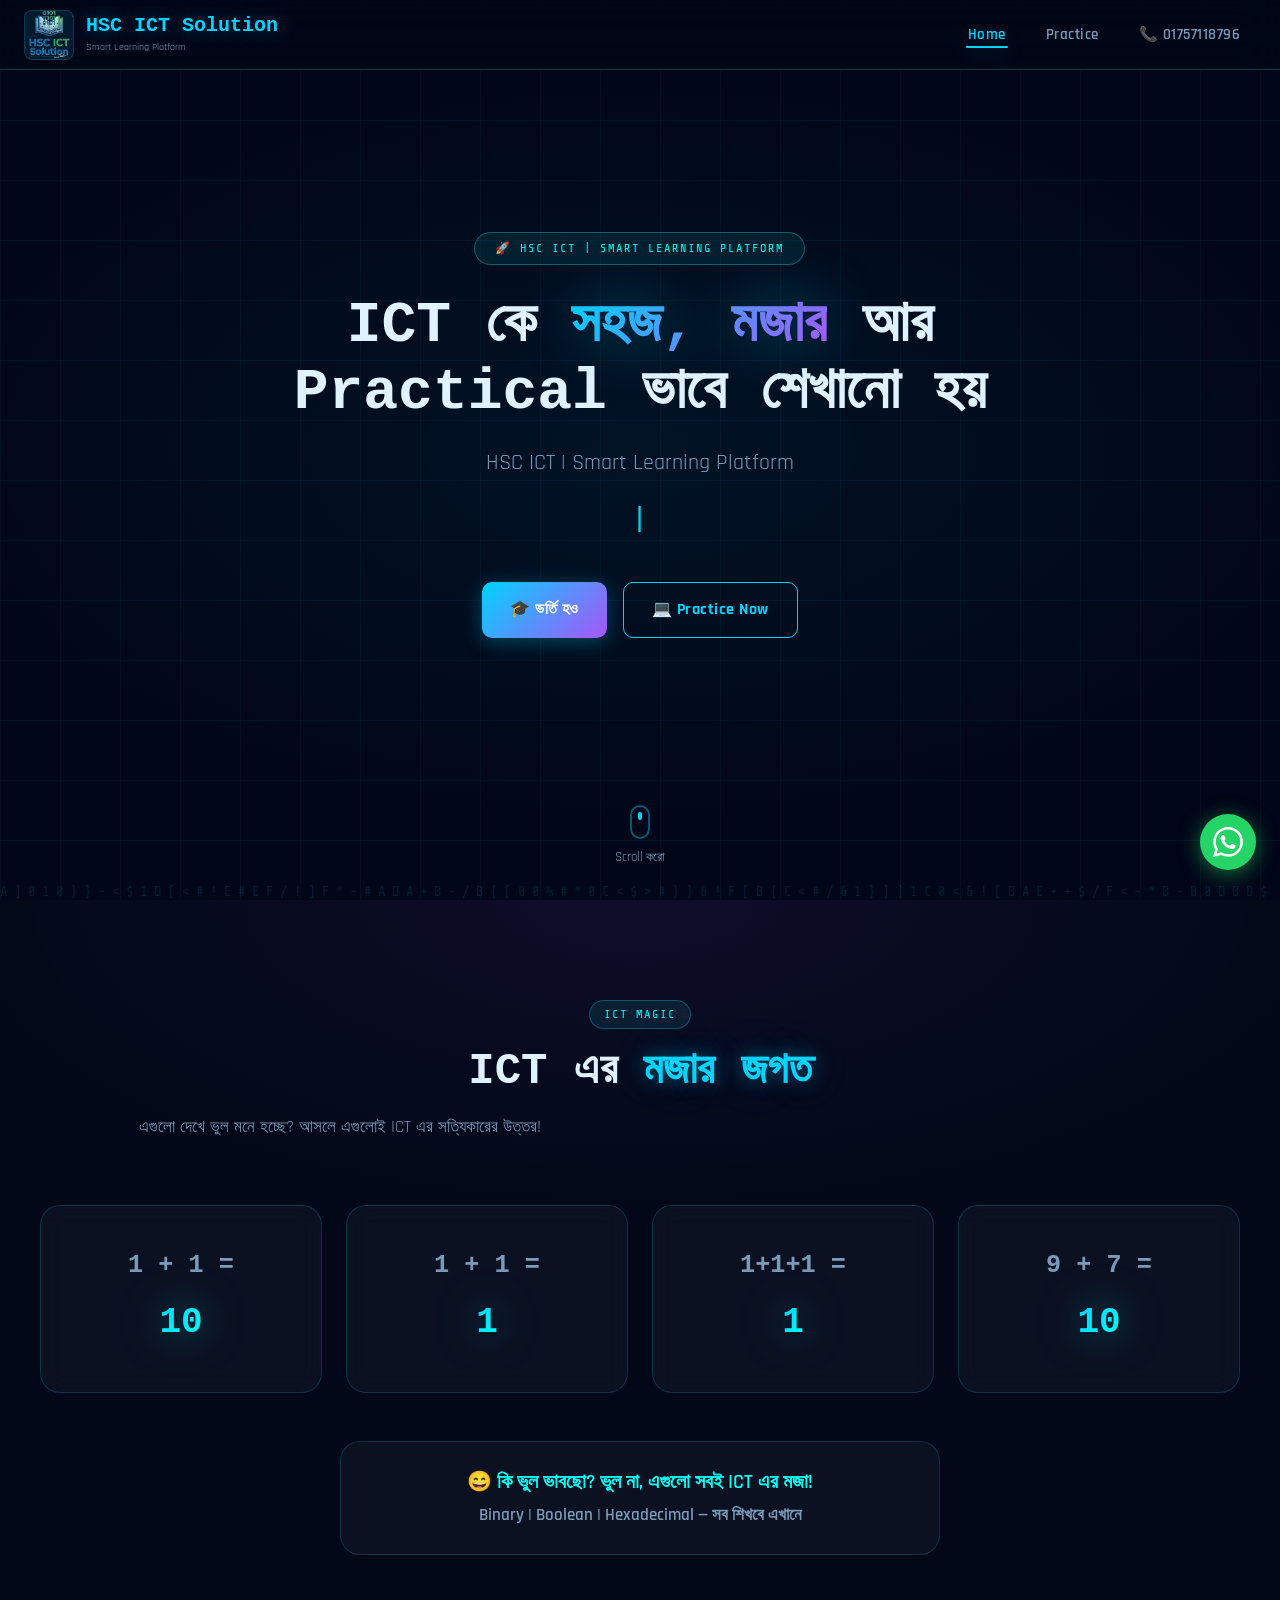
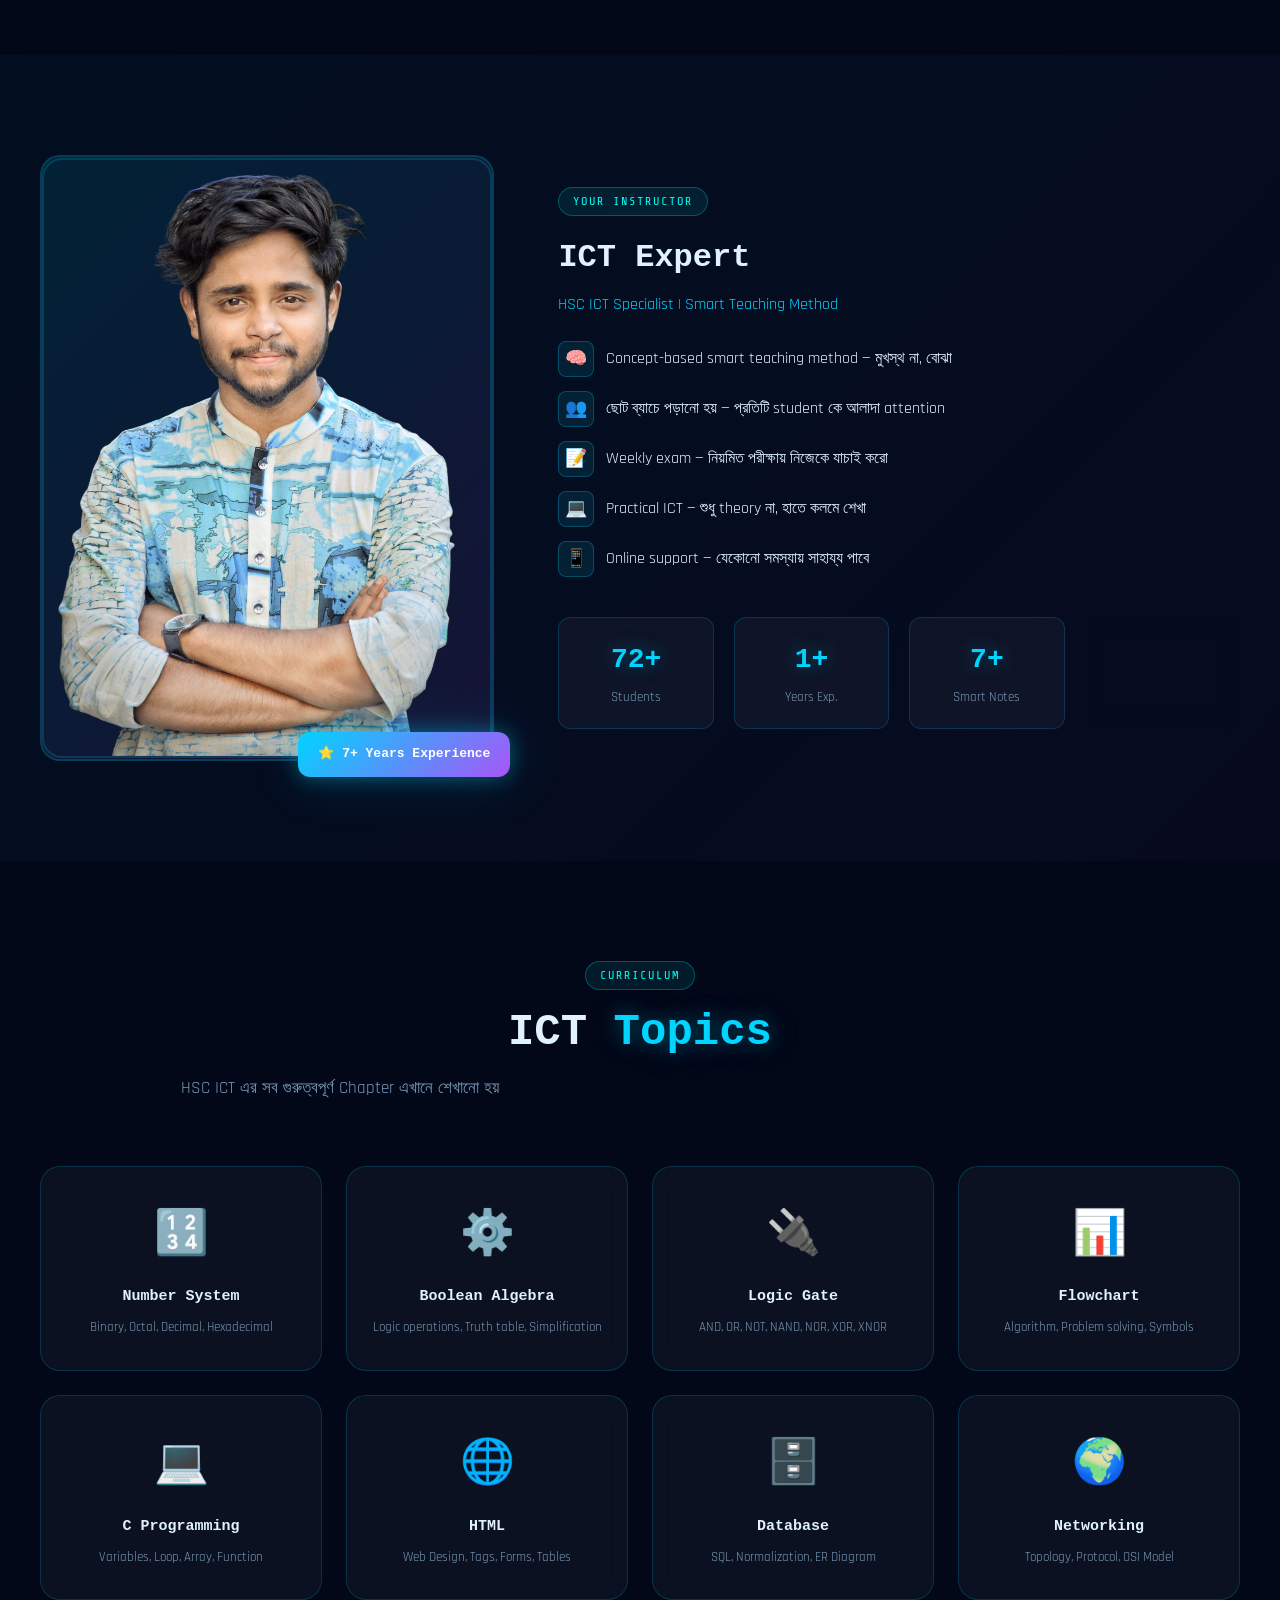
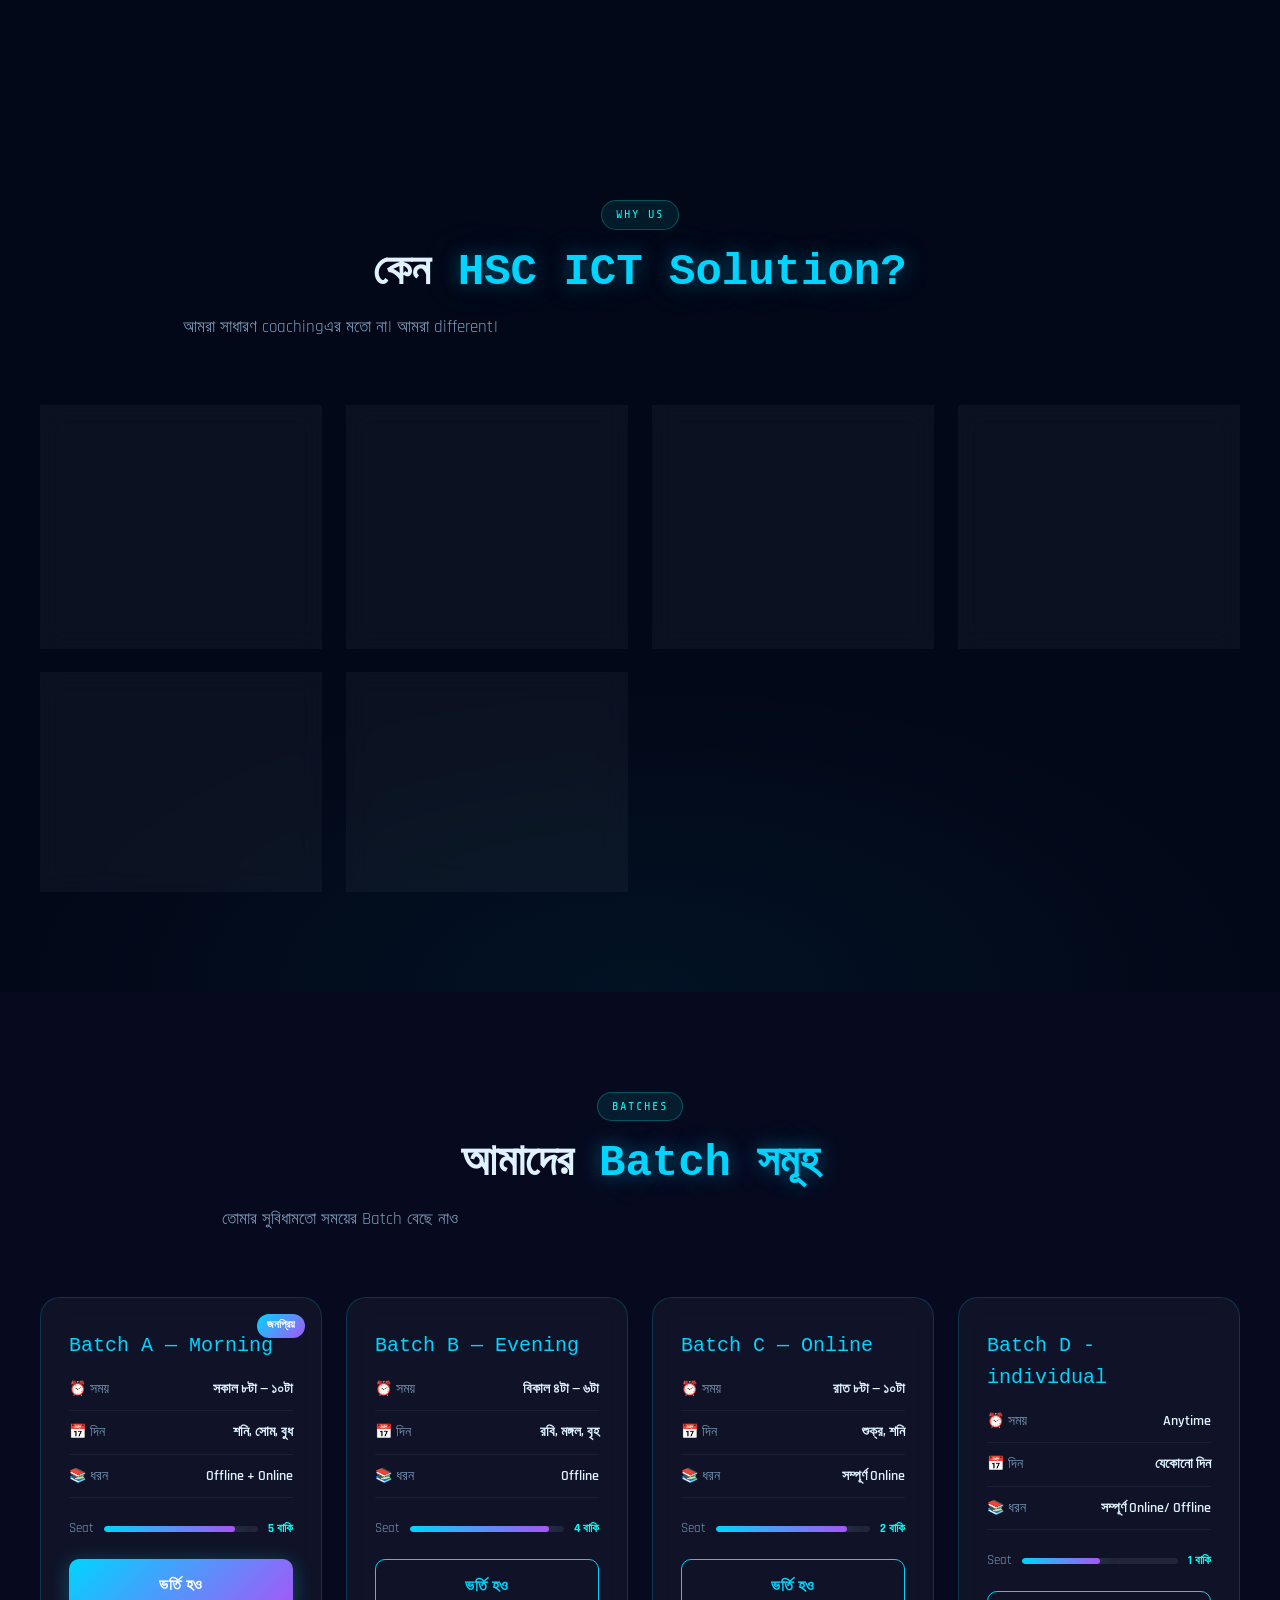
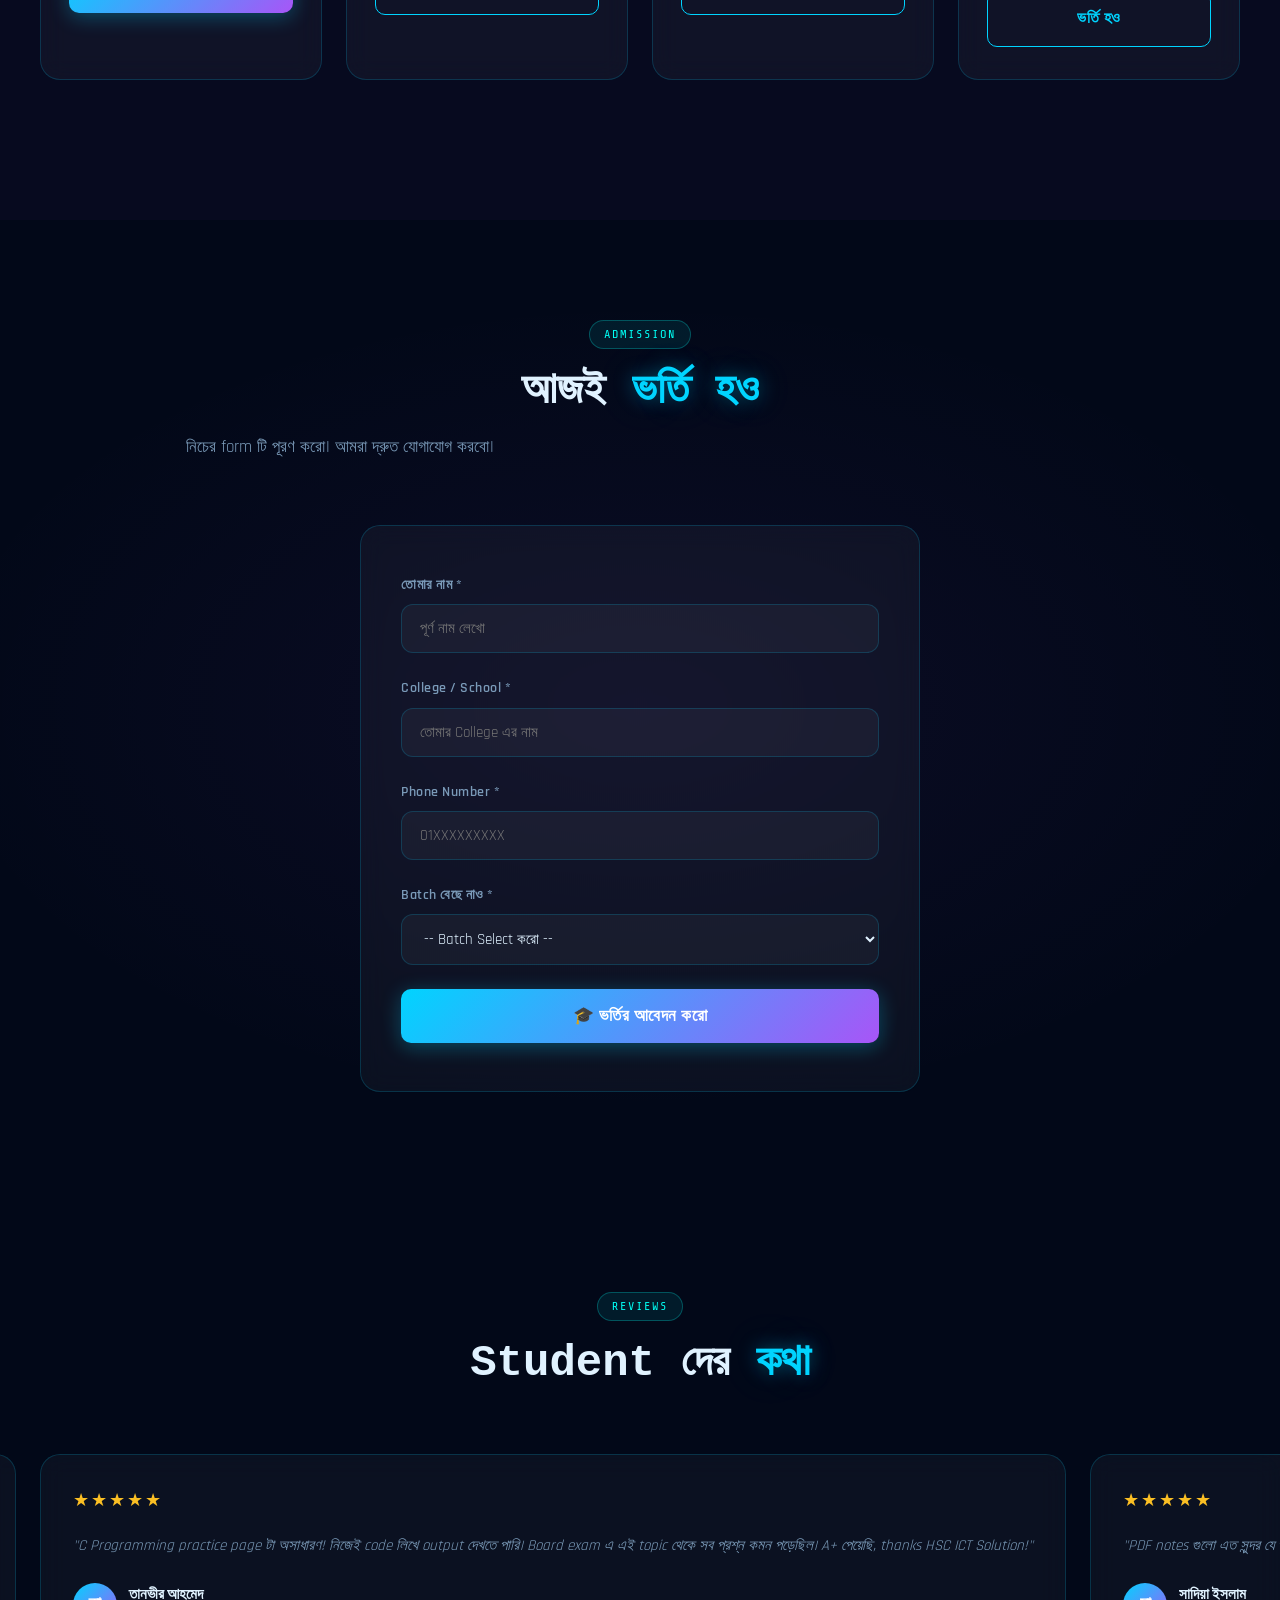
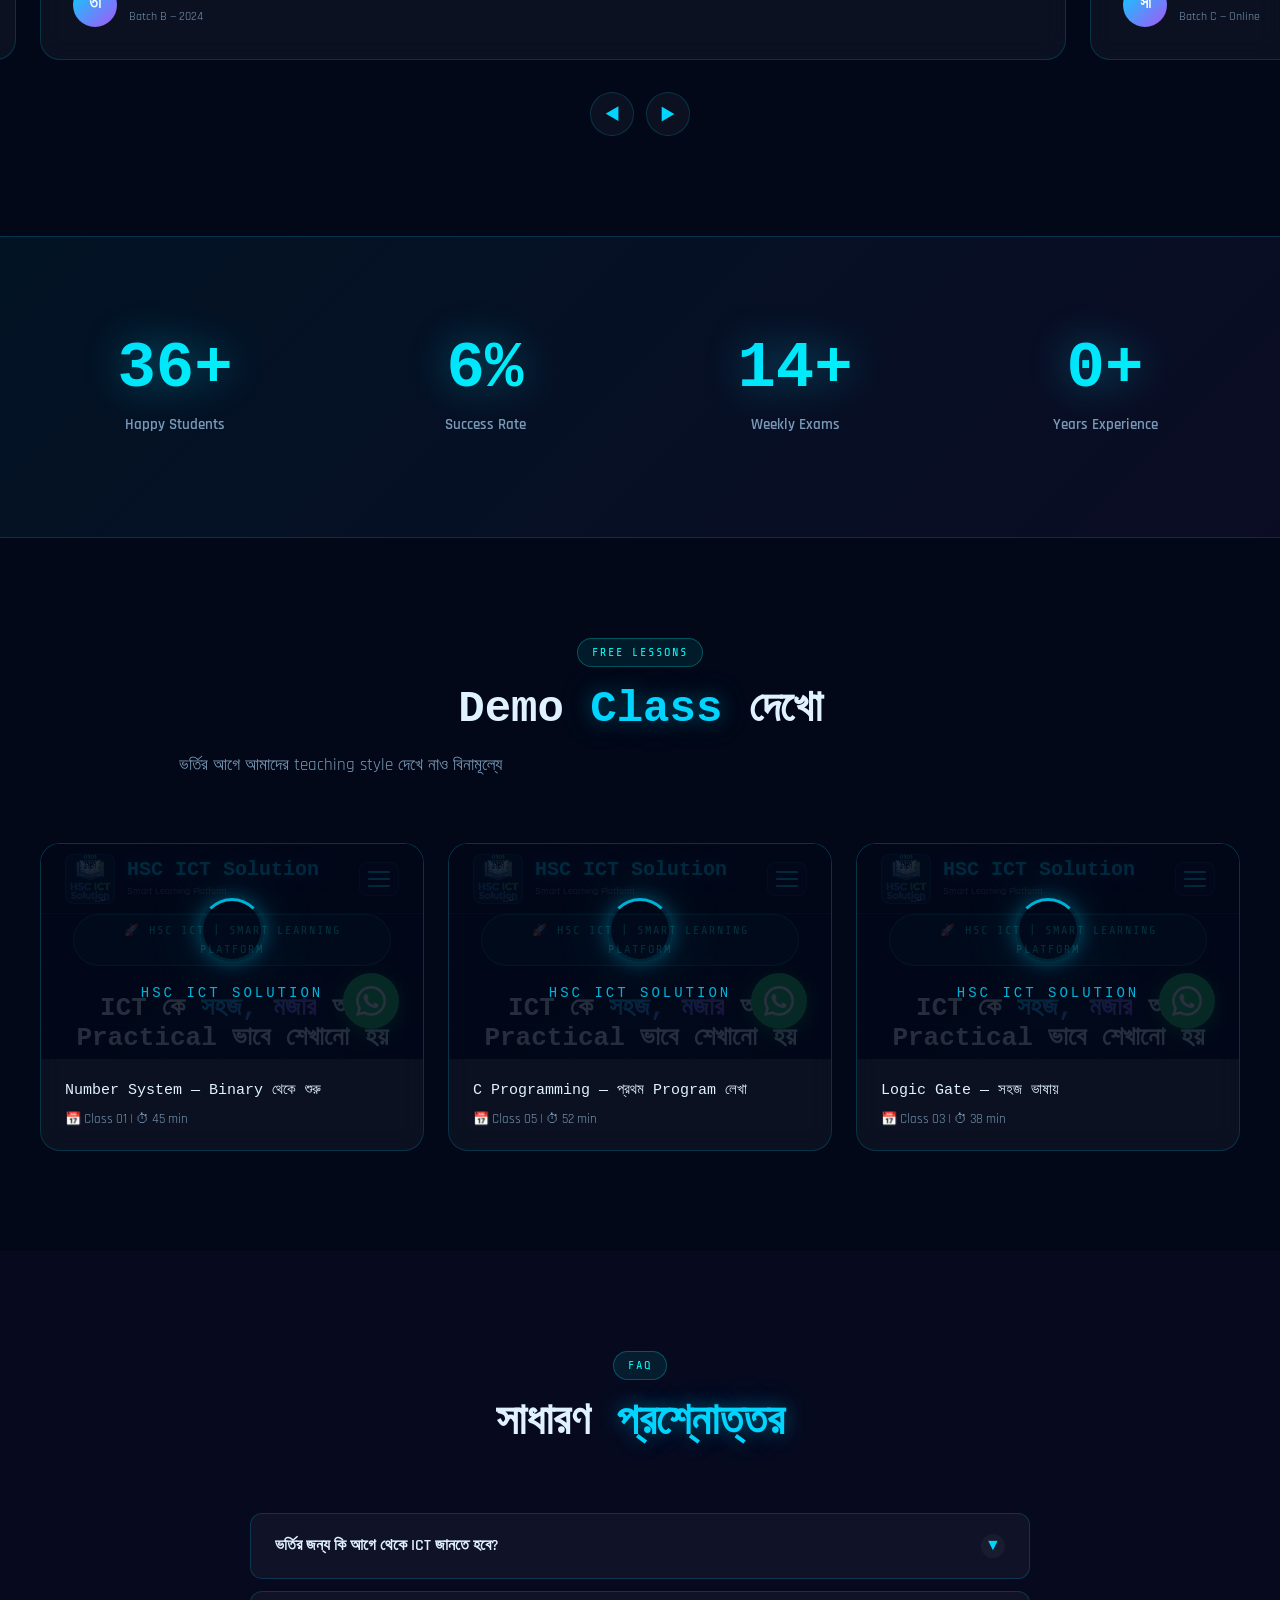
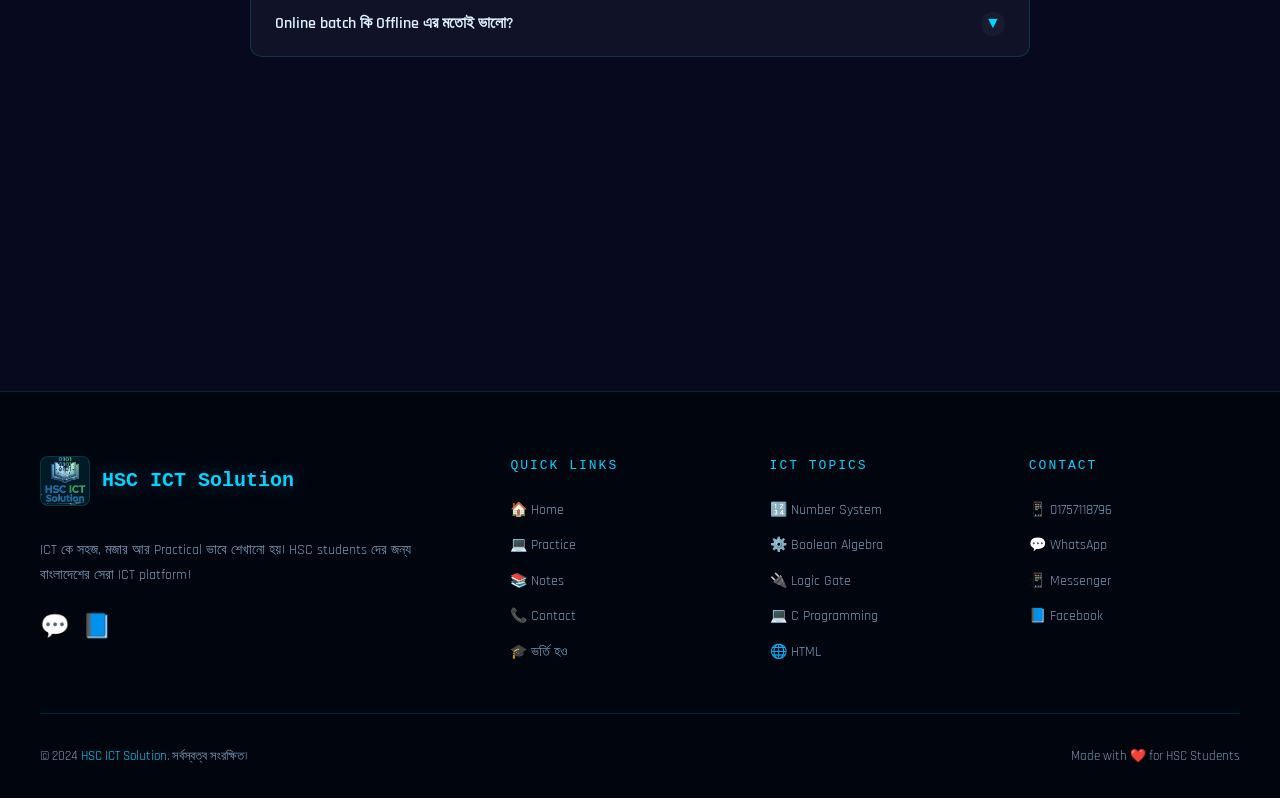
==== commit 40993adb: "Update index.html" ====
--- a/index.html
+++ b/index.html
@@ -40,9 +40,8 @@
   <ul class="nav-links">
     <li><a href="index.html" class="active">Home</a></li>
     <li><a href="practice.html">Practice</a></li>
-    <li><a href="notes.html">Notes</a></li>
-    <li><a href="contact.html">Contact</a></li>
-    <li><span class="nav-phone">📞 01757118796</span></li>
+    <!-- <li><a href="notes.html">Notes</a></li> -->
+    <li><a href="contact.html">📞 01757118796</a></li>
   </ul>
 
   <!-- Hamburger (Mobile) -->
@@ -609,7 +608,7 @@
       <!-- Video 1: Replace VIDEO_ID_1 with real YouTube video ID -->
       <div class="glass-card video-card reveal">
         <div class="video-thumb">
-          <iframe src="https://www.youtube.com/embed/dQw4w9WgXcQ" 
+          <iframe src="#" 
                   title="Number System Demo"
                   allow="accelerometer; autoplay; clipboard-write; encrypted-media; gyroscope; picture-in-picture"
                   allowfullscreen
@@ -624,7 +623,7 @@
       <!-- Video 2 -->
       <div class="glass-card video-card reveal">
         <div class="video-thumb">
-          <iframe src="https://www.youtube.com/embed/dQw4w9WgXcQ"
+          <iframe src="#"
                   title="C Programming Demo"
                   allow="accelerometer; autoplay; clipboard-write; encrypted-media; gyroscope; picture-in-picture"
                   allowfullscreen
@@ -639,7 +638,7 @@
       <!-- Video 3 -->
       <div class="glass-card video-card reveal">
         <div class="video-thumb">
-          <iframe src="https://www.youtube.com/embed/dQw4w9WgXcQ"
+          <iframe src="#"
                   title="Logic Gate Demo"
                   allow="accelerometer; autoplay; clipboard-write; encrypted-media; gyroscope; picture-in-picture"
                   allowfullscreen
@@ -733,8 +732,8 @@
         <p>ICT কে সহজ, মজার আর Practical ভাবে শেখানো হয়। HSC students দের জন্য বাংলাদেশের সেরা ICT platform।</p>
         <div style="margin-top:20px;display:flex;gap:12px">
           <a href="https://wa.me/8801757118796" target="_blank" style="text-decoration:none;font-size:24px" title="WhatsApp">💬</a>
-          <a href="https://facebook.com" target="_blank" style="text-decoration:none;font-size:24px" title="Facebook">📘</a>
-          <a href="https://youtube.com" target="_blank" style="text-decoration:none;font-size:24px" title="YouTube">▶️</a>
+          <a href="https://www.facebook.com/rafiatulshihab12/" target="_blank" style="text-decoration:none;font-size:24px" title="Facebook">📘</a>
+          <!-- <a href="https://youtube.com" target="_blank" style="text-decoration:none;font-size:24px" title="YouTube">▶️</a> -->
         </div>
       </div>
 
@@ -769,7 +768,7 @@
           <li><a href="tel:01757118796">📱 01757118796</a></li>
           <li><a href="https://wa.me/8801757118796" target="_blank">💬 WhatsApp</a></li>
           <li><a href="https://m.me/page" target="_blank">📱 Messenger</a></li>
-          <li><a href="https://facebook.com" target="_blank">📘 Facebook</a></li>
+          <li><a href="https://www.facebook.com/rafiatulshihab12/" target="_blank">📘 Facebook</a></li>
         </ul>
       </div>
     </div>
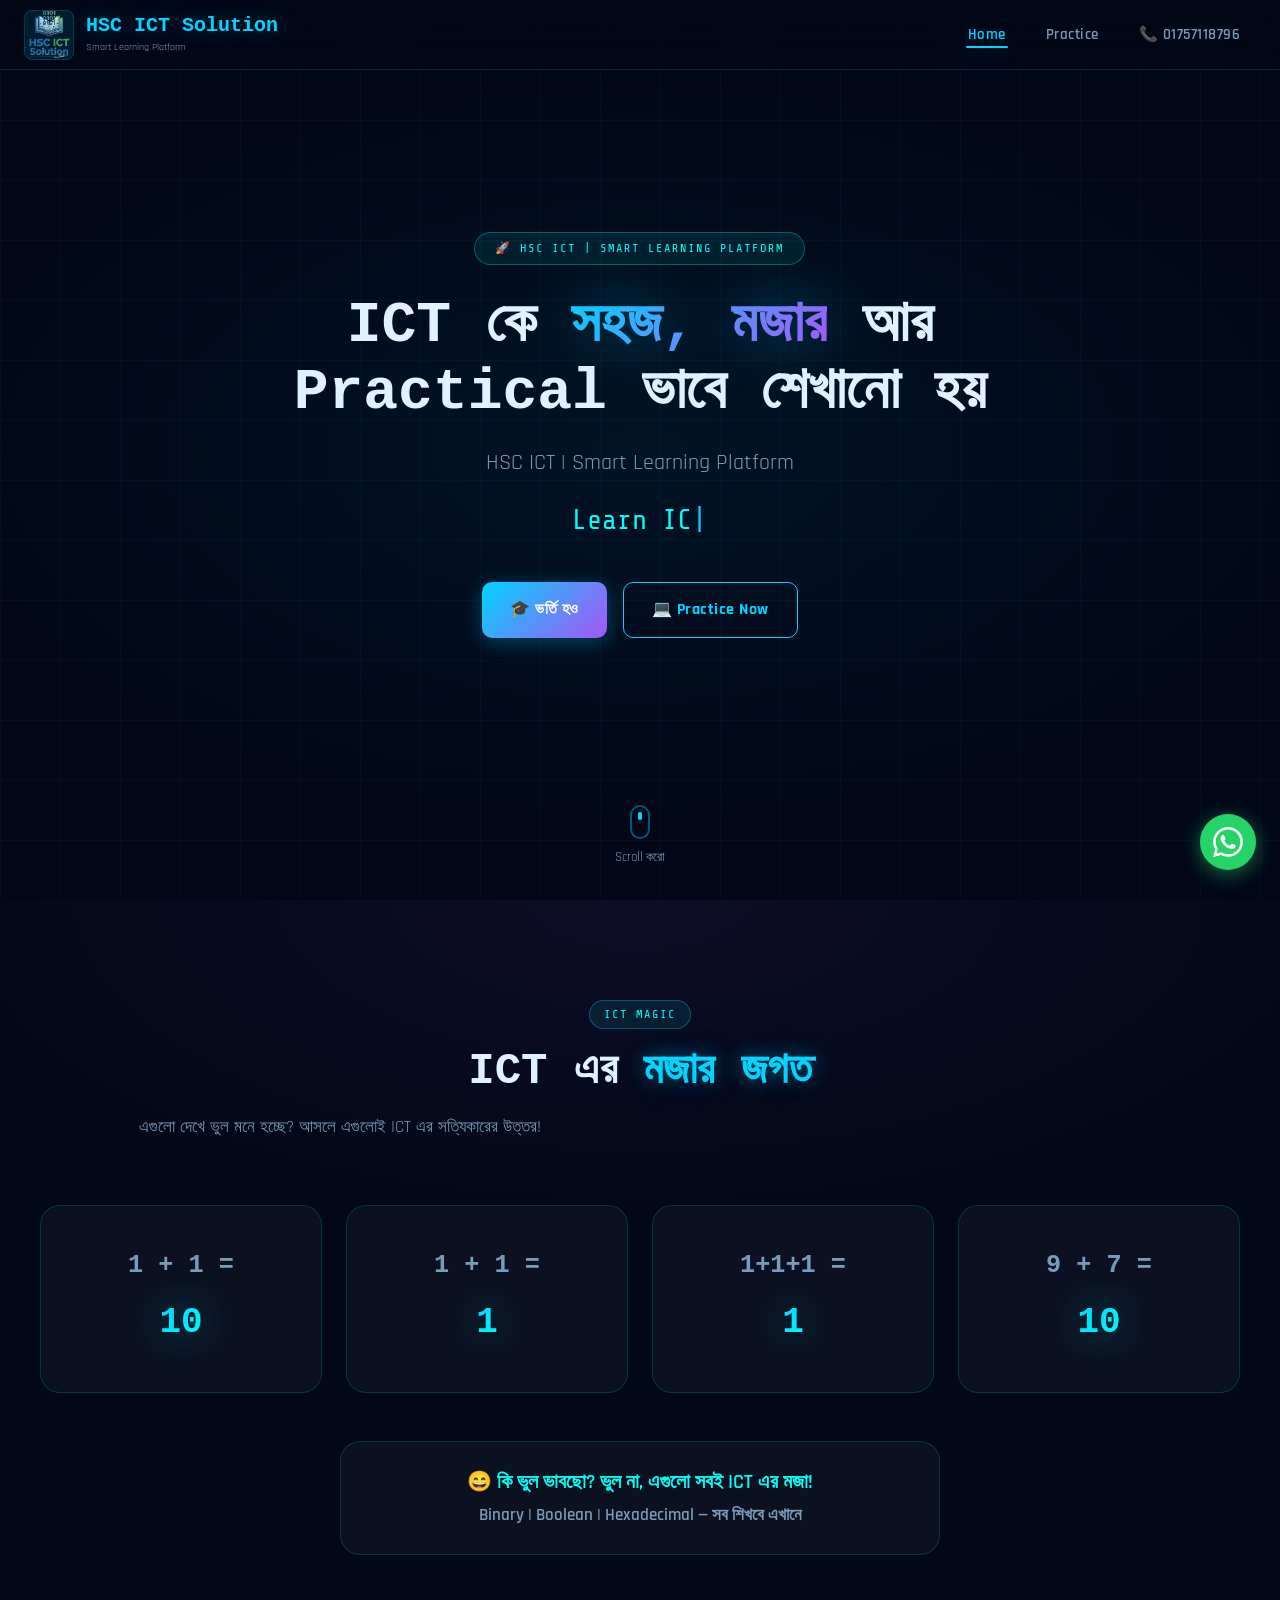
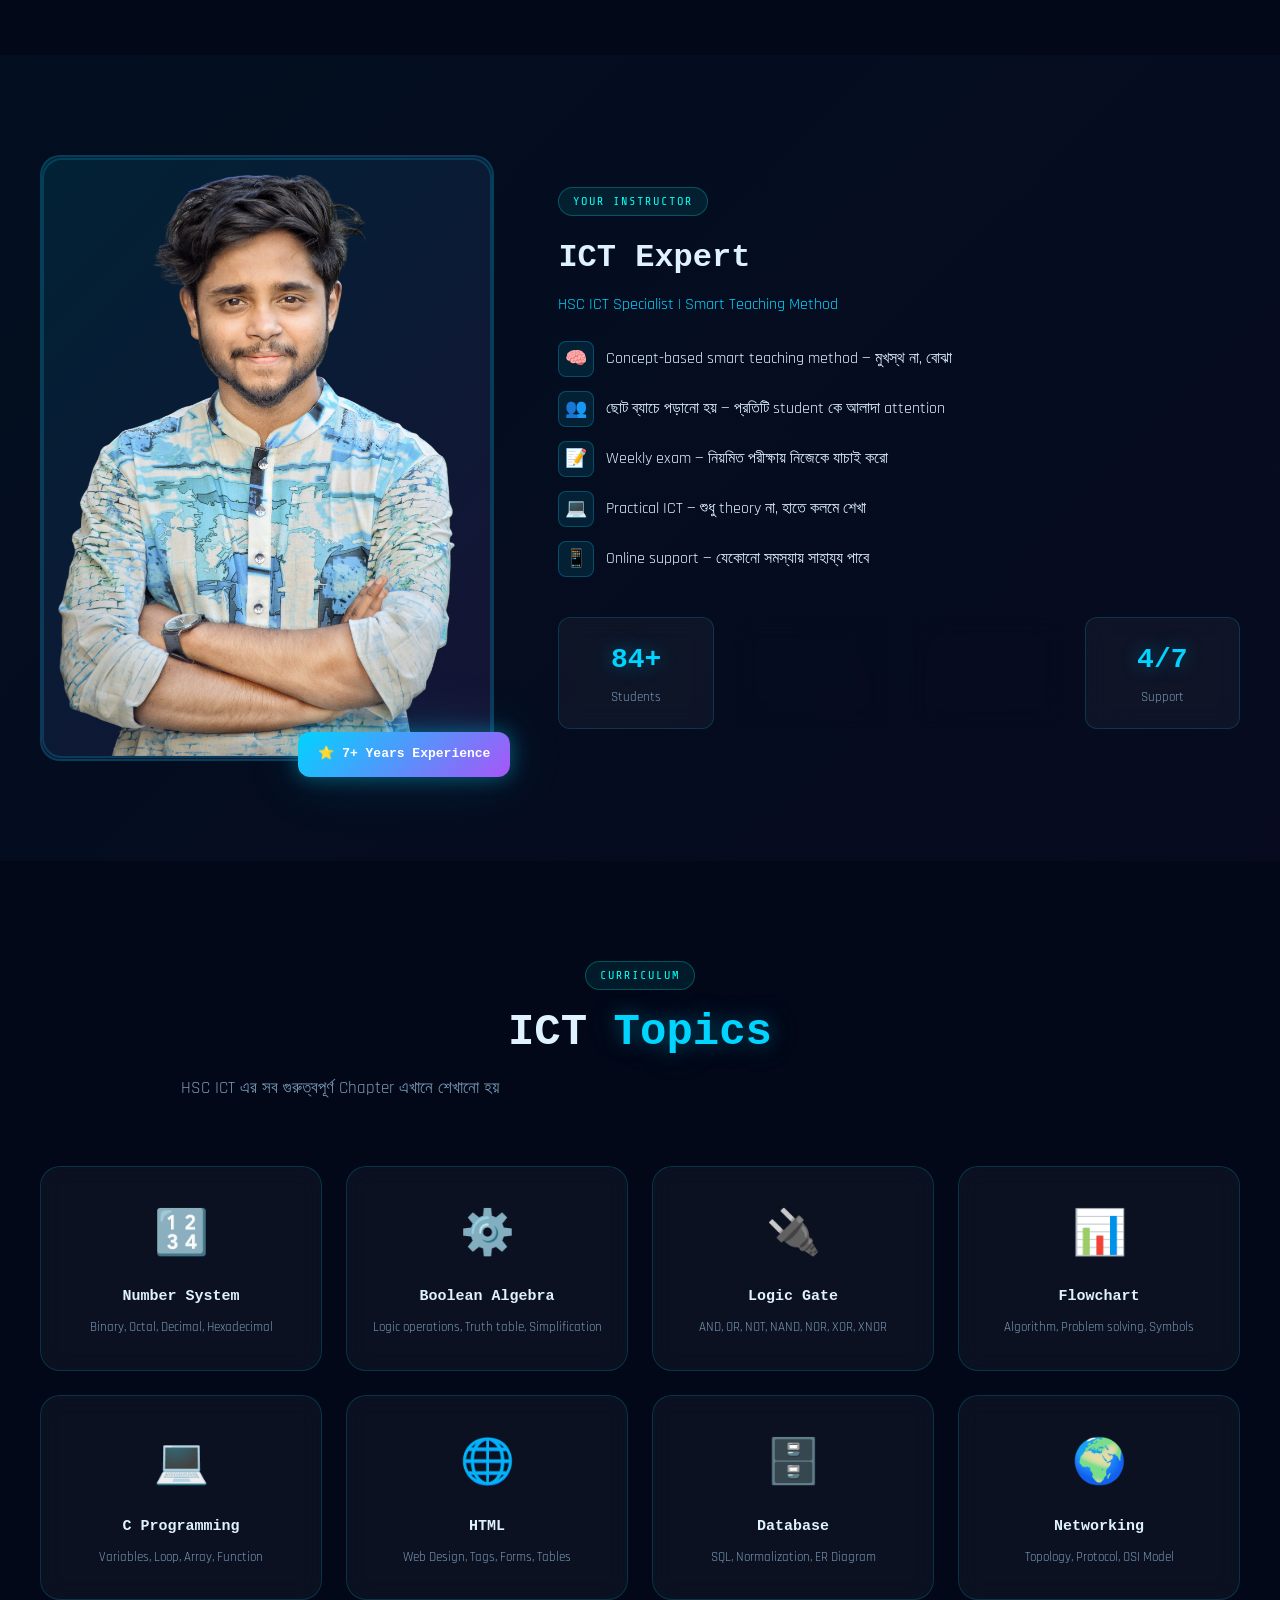
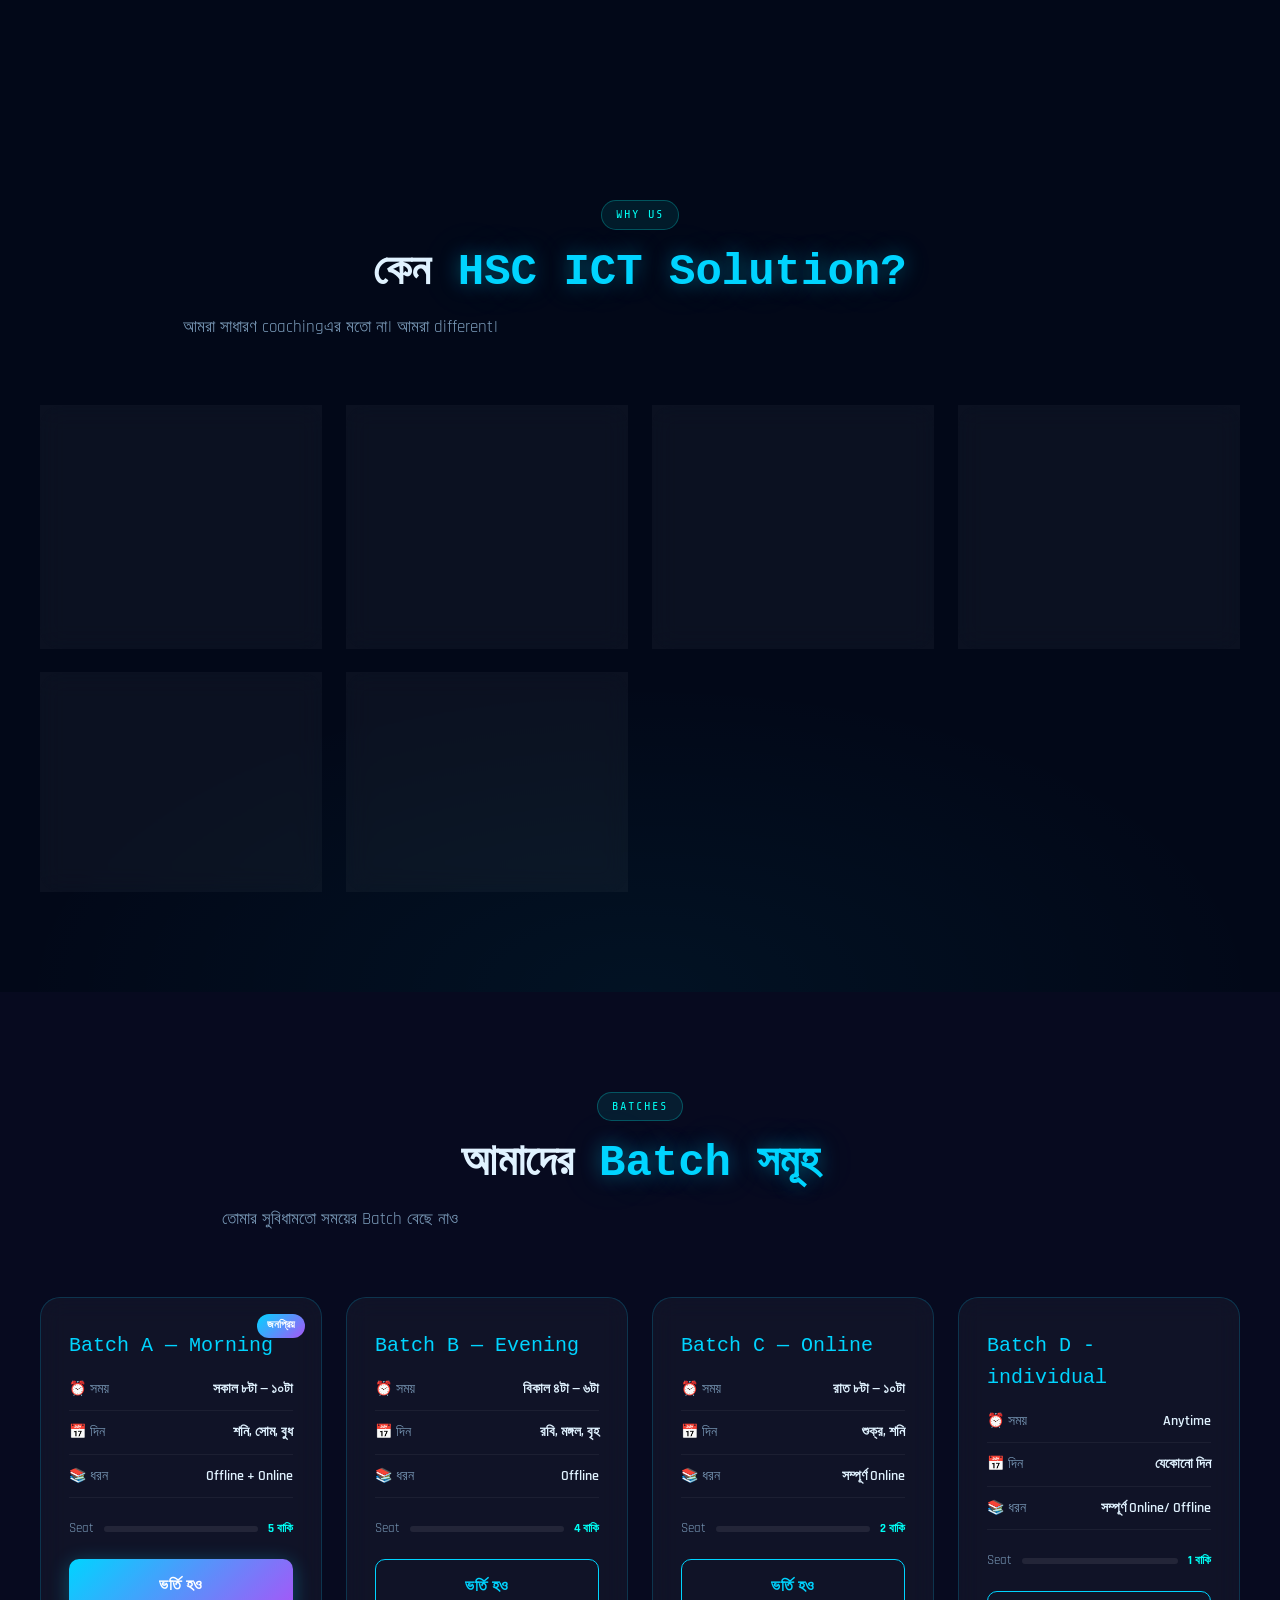
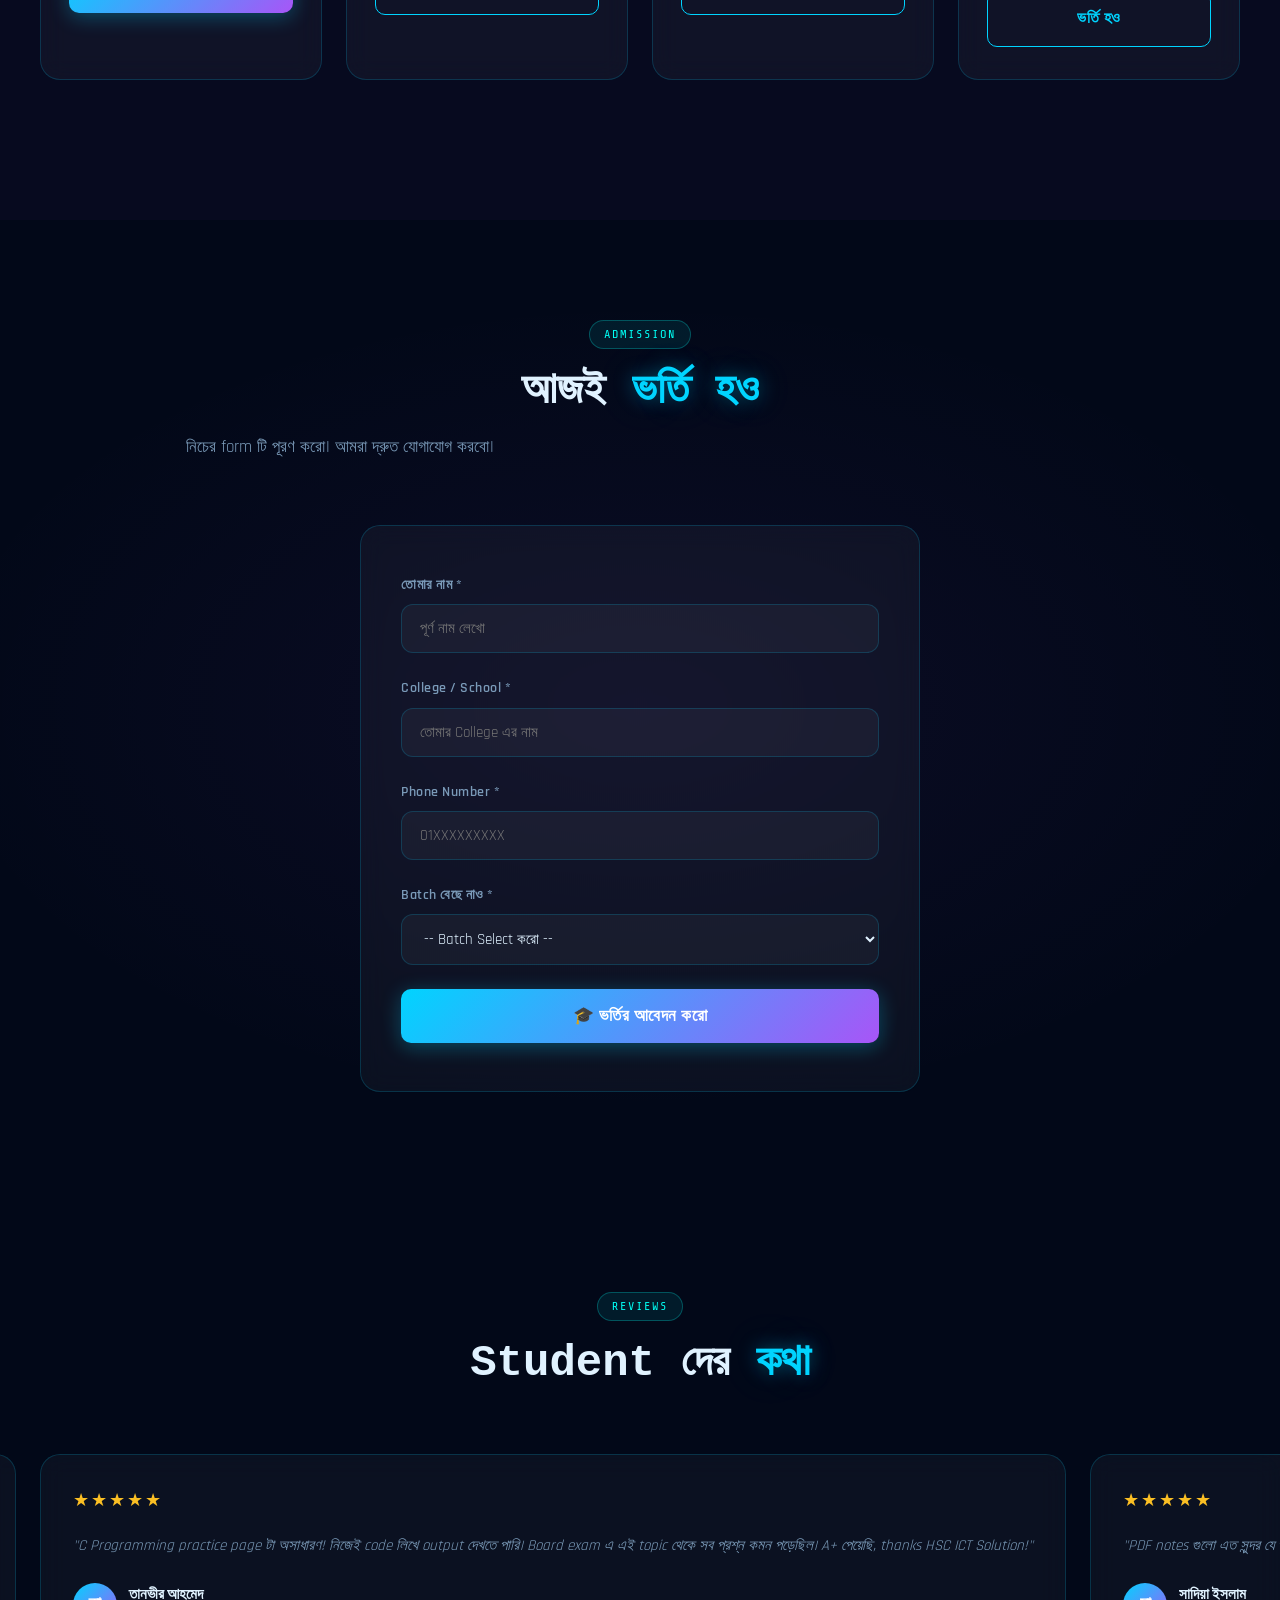
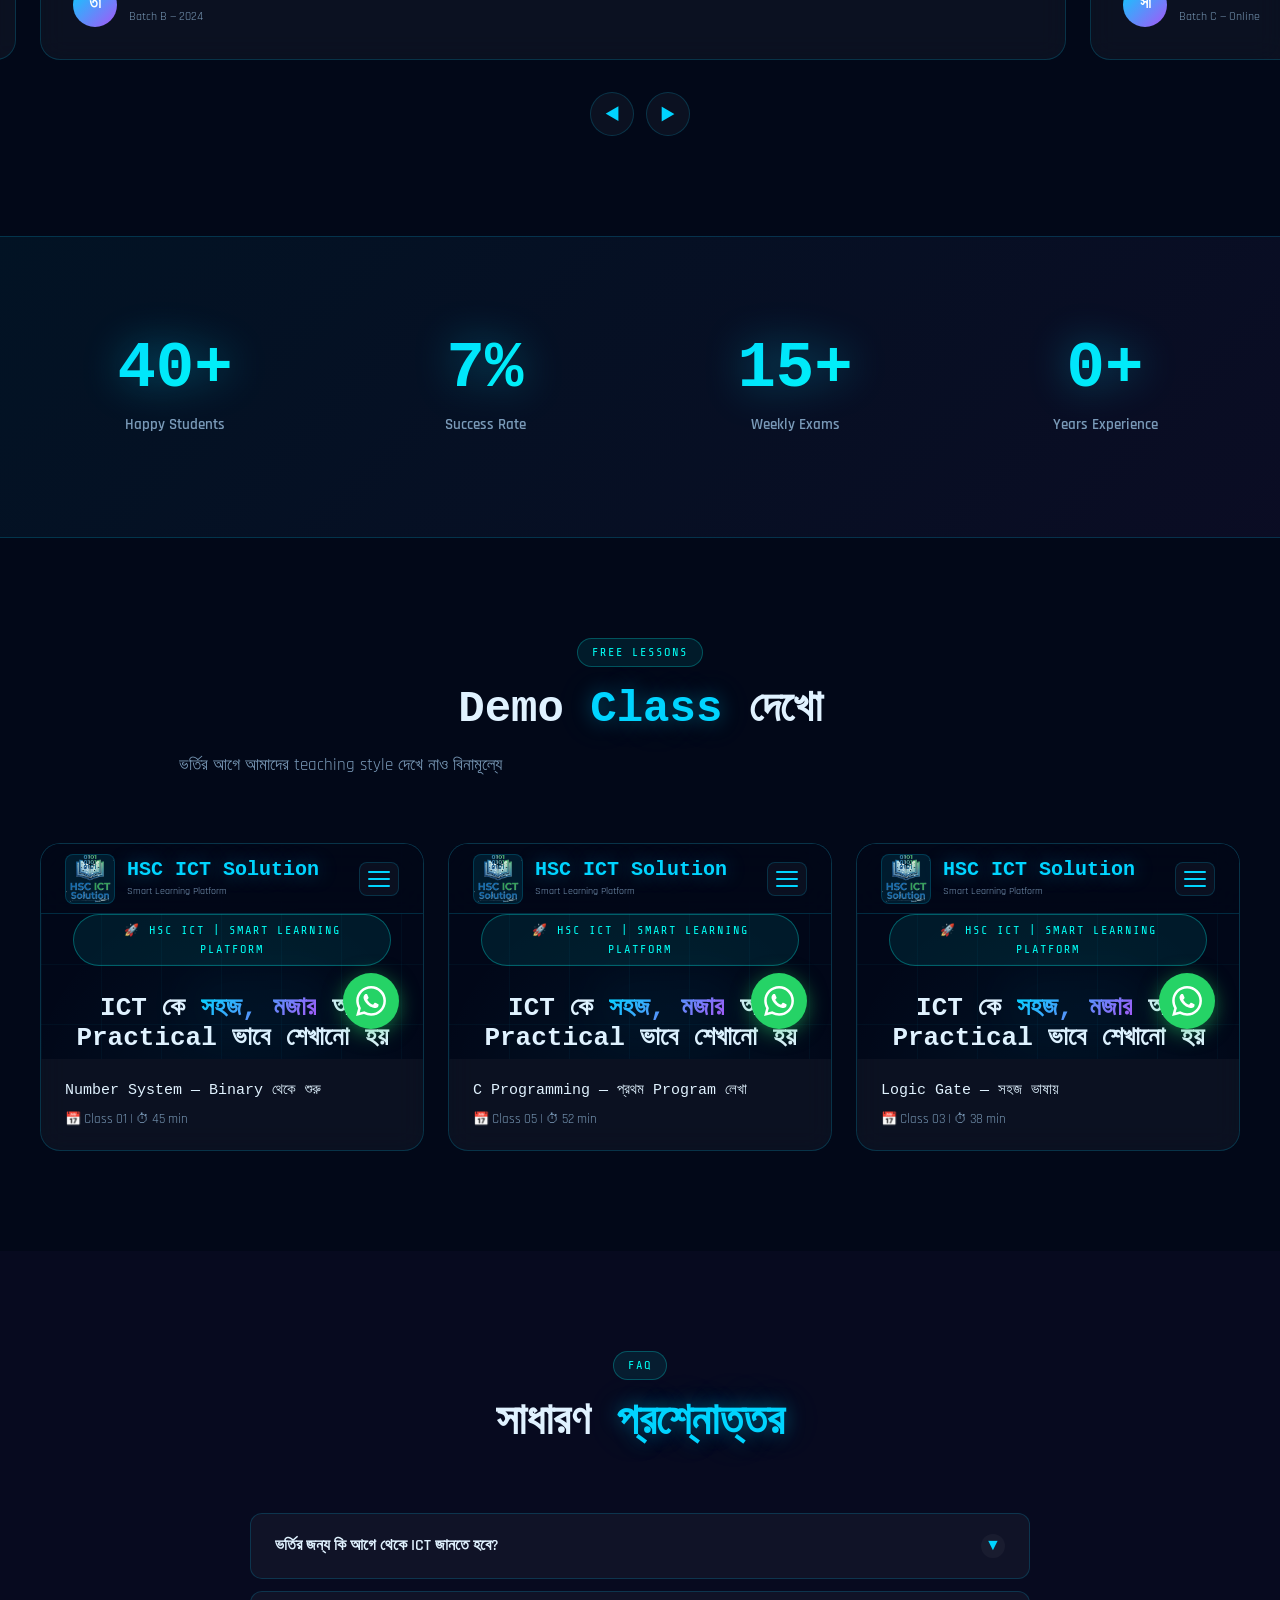
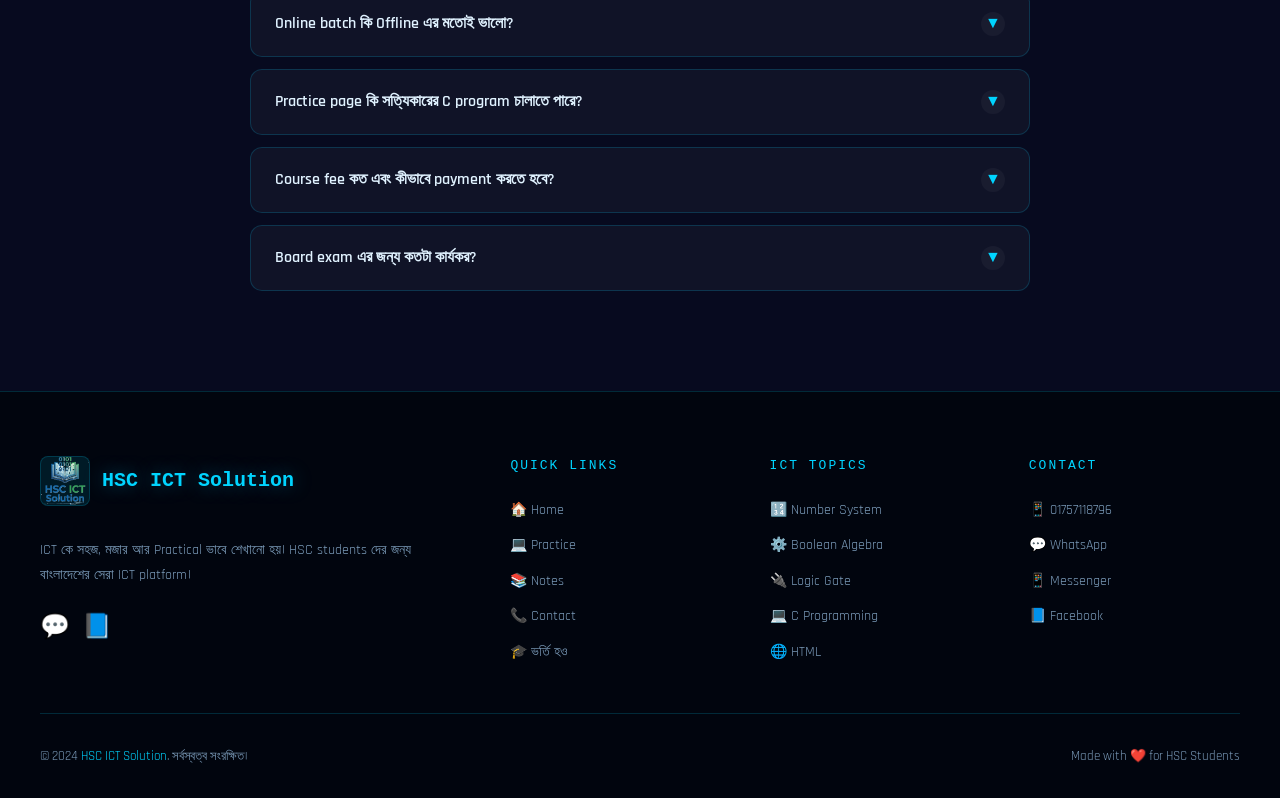
==== commit 9d5eb724: "Update index.html" ====
--- a/index.html
+++ b/index.html
@@ -41,7 +41,7 @@
     <li><a href="index.html" class="active">Home</a></li>
     <li><a href="practice.html">Practice</a></li>
     <!-- <li><a href="notes.html">Notes</a></li> -->
-    <li><a href="contact.html">📞 01757118796</a></li>
+    <li><a href="tel:01757118796">📞 01757118796</a></li>
   </ul>
 
   <!-- Hamburger (Mobile) -->
